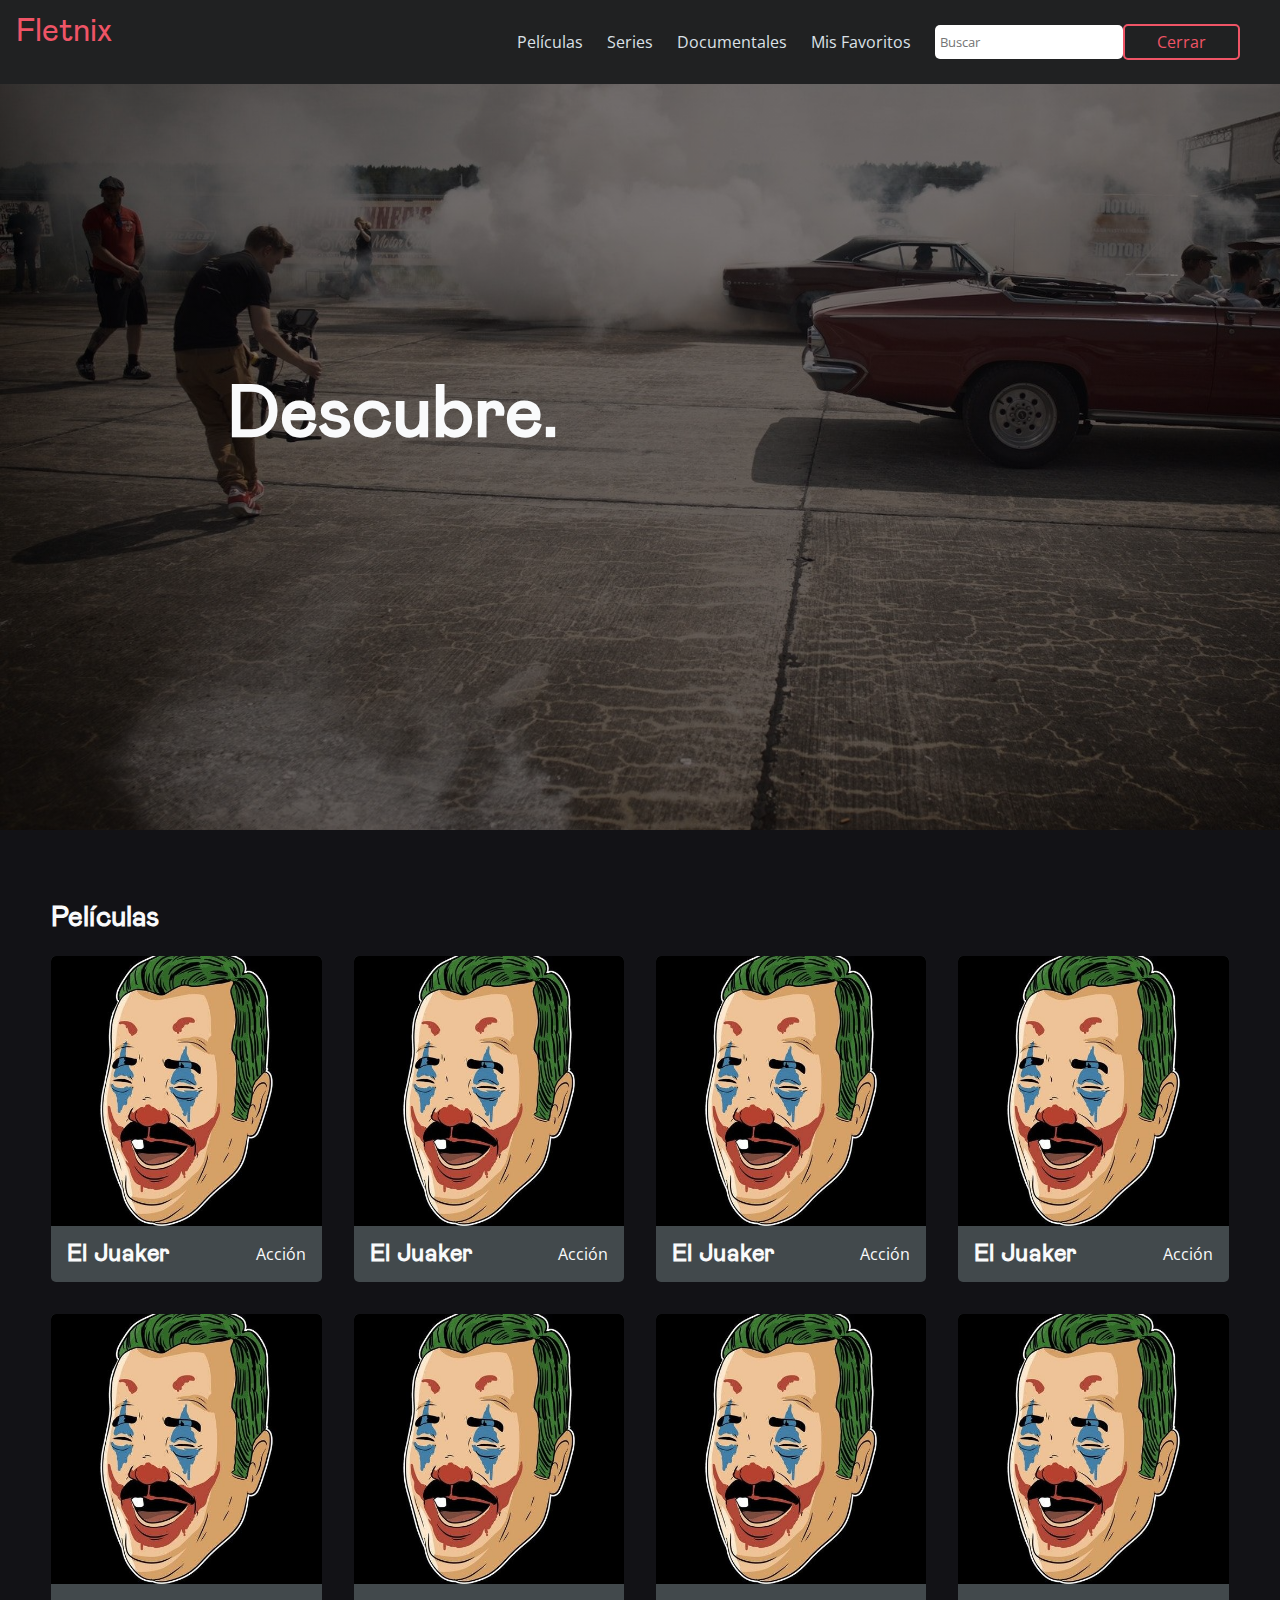
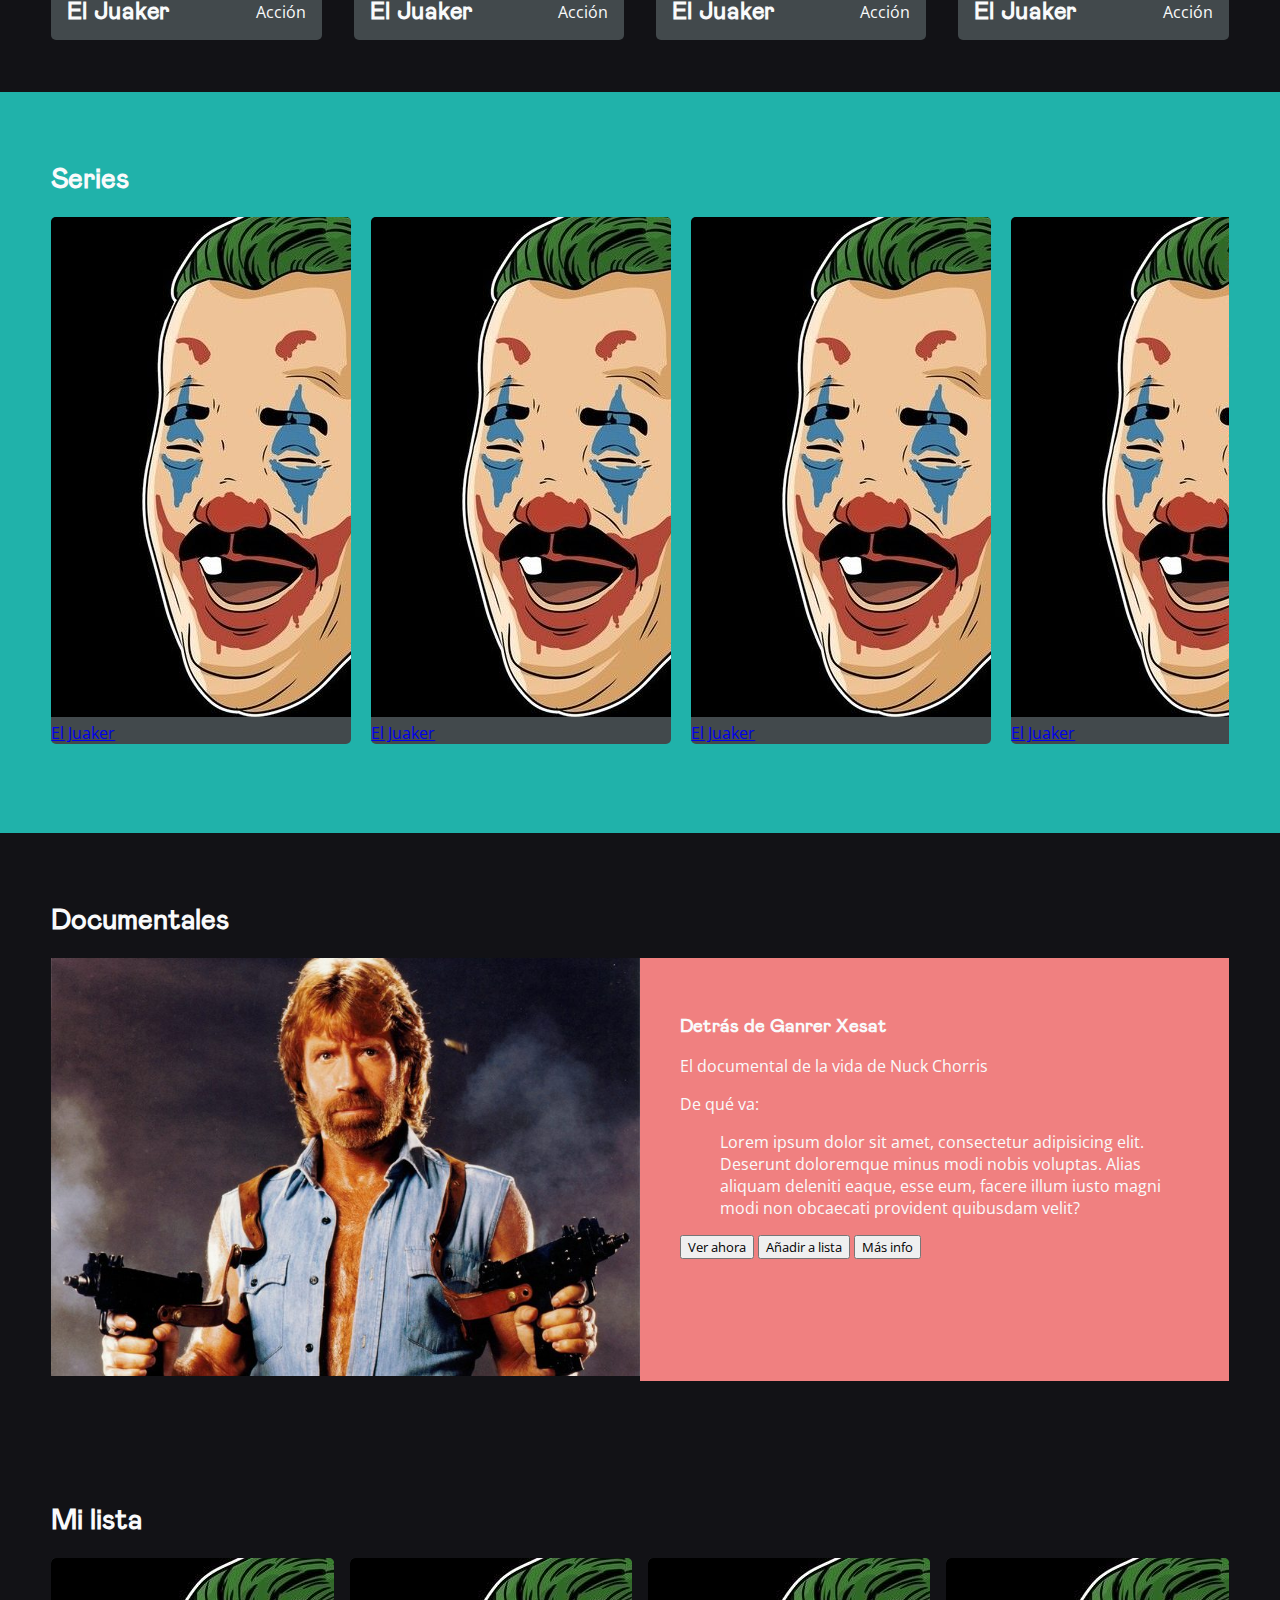
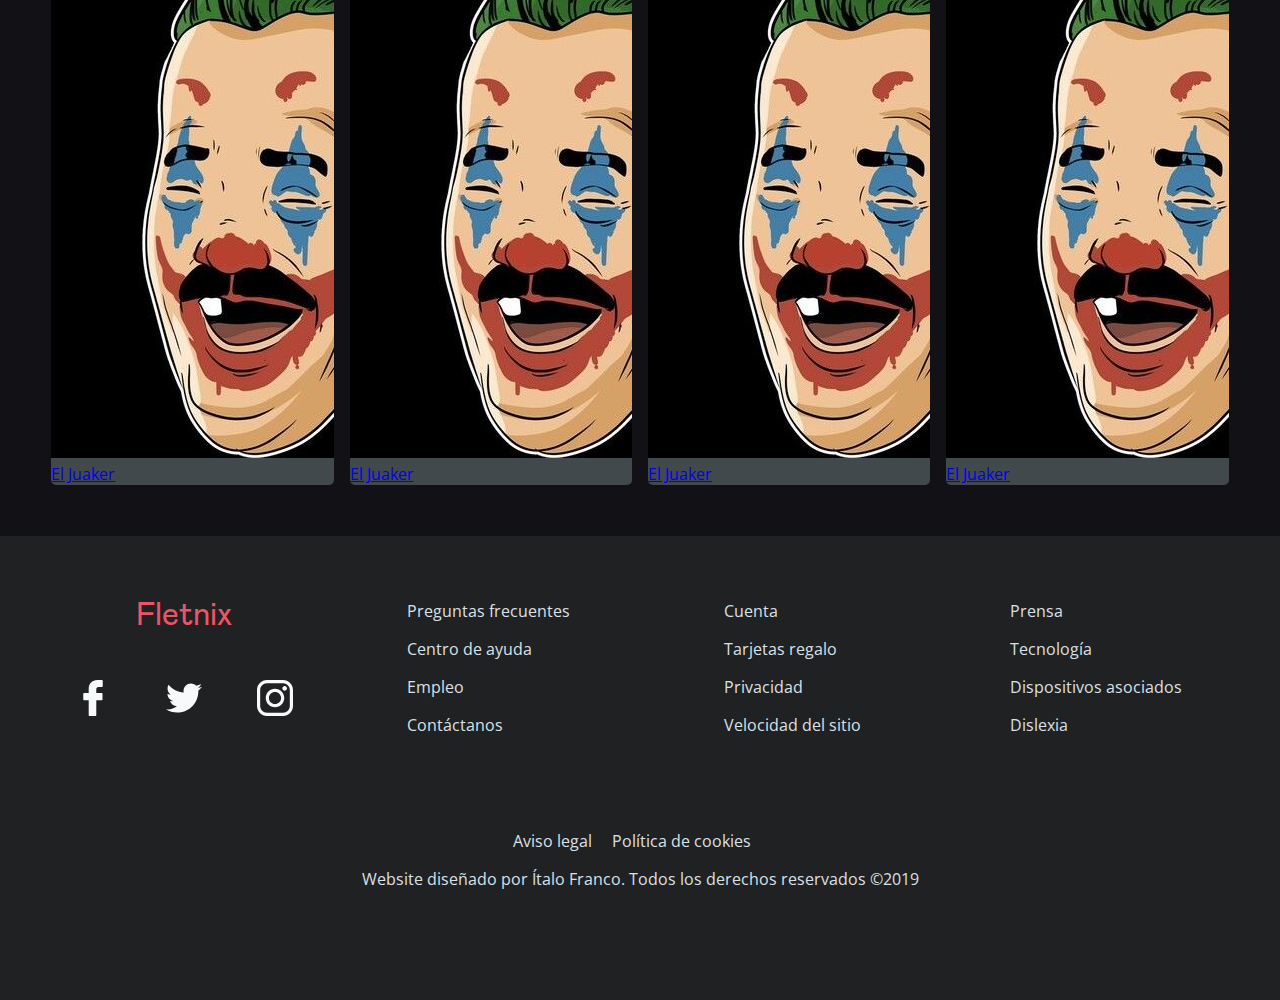
==== contenido.html @ a66a49fb "modificación de responsive info película, para que se muestre en dispositivos hasta tablet horiz." ====
<!doctype html>
<html lang="es">
<head>
    <meta charset="UTF-8">
    <meta name="viewport"
          content="width=device-width, user-scalable=no, initial-scale=1.0, maximum-scale=1.0, minimum-scale=1.0">
    <meta http-equiv="X-UA-Compatible" content="ie=edge">
    <title>FLETNIX - Contenido</title>
    <link rel="stylesheet" href="./assets/css/style.css">
</head>
<body>

<div class="grid-container">
    <!--Inicio barra navegación-->
    <nav class="nav">

        <div class="logo"><a href="./index.html">Fletnix</a></div>

        <input type="checkbox" id="burger-checkbox">
        <label for="burger-checkbox" class="burger__label"></label>

        <ul class="nav__list">
            <li class="nav__item"><a href="#peliculas">Películas</a></li>
            <li class="nav__item"><a href="#series">Series</a></li>
            <li class="nav__item"><a href="#documentales">Documentales</a></li>
            <li class="nav__item"><a href="#favoritos">Mis Favoritos</a></li>

            <input type="text" id="search" placeholder="Buscar" class="search__input">

            <li class="nav__item"><a href="./index.html"><button class="btn btn--ghost btn__login">Cerrar</button></a></li>
        </ul>



    </nav>
    <!--Fin barra navegación-->

    <!-- Inicio header -->
    <header class="header">

        <div class="overlay header__overlay"></div>
        <div class="header__title">
            <h1>
                <span>Descubre.</span>
                <span class="opacity-0 fade--in">Elige.</span>
                <span class="opacity-0 fade--in-2">Disfruta.</span>
            </h1>
        </div>

    </header>
    <!--Fin header-->

    <!-- Inicio main content -->
    <main class="content__media">

        <section id="peliculas" class="sec__pelis">
            <article class="container__pelis">

                <div class="container__pelis-title">
                    <h2>Películas</h2>
                </div>

                <div class="pelis__grid">

                    <!-- Inicio cards -->
                    <div class="card ">
                        <a class="card__link" href="ficha.html" aria-label="Description of the link">

                            <figure class="card__img">
                                <img src="./assets/img/content/risitas_joker.jpg" alt="Card preview img">
                                <div class="card__info">
                                    <dl>
                                        <div class="flex">
                                            <dt>Título:</dt>
                                            <dd>El Juaker</dd>
                                        </div>

                                        <div class="flex">
                                            <dt>Calificación:</dt>
                                            <dd>Mayores +16</dd>
                                        </div>

                                        <div class="flex">
                                            <dt>Año:</dt>
                                            <dd>2018</dd>
                                        </div>

                                        <div class="flex">
                                            <dt>Sinopsis:</dt>
                                            <dd>Un señor que se rie raro y da el cante en Calzadilla de los Barros, Provincia de Badajoz</dd>
                                        </div>
                                    </dl>
                                </div>
                            </figure>

                            <div class="card__content">
                                <div class="flex">
                                    <h4>El Juaker</h4>
                                    <p>Acción</p>
                                </div>
                            </div>
                        </a>
                    </div>
                    <!-- Fin cards -->

                    <div class="card ">
                        <a class="card__link" href="ficha.html" aria-label="Description of the link">

                            <figure class="card__img">
                                <img src="./assets/img/content/risitas_joker.jpg" alt="Card preview img">
                                <div class="card__info">
                                    <dl>
                                        <div class="flex">
                                            <dt>Título:</dt>
                                            <dd>El Juaker</dd>
                                        </div>

                                        <div class="flex">
                                            <dt>Calificación:</dt>
                                            <dd>Mayores +16</dd>
                                        </div>

                                        <div class="flex">
                                            <dt>Año:</dt>
                                            <dd>2018</dd>
                                        </div>

                                        <div class="flex">
                                            <dt>Sinopsis:</dt>
                                            <dd>Un señor que se rie raro y da el cante en Calzadilla de los Barros, Provincia de Badajoz</dd>
                                        </div>
                                    </dl>
                                </div>
                            </figure>

                            <div class="card__content">
                                <div class="flex">
                                    <h4>El Juaker</h4>
                                    <p>Acción</p>
                                </div>
                            </div>
                        </a>
                    </div>

                    <div class="card ">
                        <a class="card__link" href="ficha.html" aria-label="Description of the link">

                            <figure class="card__img">
                                <img src="./assets/img/content/risitas_joker.jpg" alt="Card preview img">
                                <div class="card__info">
                                    <dl>
                                        <div class="flex">
                                            <dt>Título:</dt>
                                            <dd>El Juaker</dd>
                                        </div>

                                        <div class="flex">
                                            <dt>Calificación:</dt>
                                            <dd>Mayores +16</dd>
                                        </div>

                                        <div class="flex">
                                            <dt>Año:</dt>
                                            <dd>2018</dd>
                                        </div>

                                        <div class="flex">
                                            <dt>Sinopsis:</dt>
                                            <dd>Un señor que se rie raro y da el cante en Calzadilla de los Barros, Provincia de Badajoz</dd>
                                        </div>
                                    </dl>
                                </div>
                            </figure>

                            <div class="card__content">
                                <div class="flex">
                                    <h4>El Juaker</h4>
                                    <p>Acción</p>
                                </div>
                            </div>
                        </a>
                    </div>

                    <div class="card ">
                        <a class="card__link" href="ficha.html" aria-label="Description of the link">

                            <figure class="card__img">
                                <img src="./assets/img/content/risitas_joker.jpg" alt="Card preview img">
                                <div class="card__info">
                                    <dl>
                                        <div class="flex">
                                            <dt>Título:</dt>
                                            <dd>El Juaker</dd>
                                        </div>

                                        <div class="flex">
                                            <dt>Calificación:</dt>
                                            <dd>Mayores +16</dd>
                                        </div>

                                        <div class="flex">
                                            <dt>Año:</dt>
                                            <dd>2018</dd>
                                        </div>

                                        <div class="flex">
                                            <dt>Sinopsis:</dt>
                                            <dd>Un señor que se rie raro y da el cante en Calzadilla de los Barros, Provincia de Badajoz</dd>
                                        </div>
                                    </dl>
                                </div>
                            </figure>

                            <div class="card__content">
                                <div class="flex">
                                    <h4>El Juaker</h4>
                                    <p>Acción</p>
                                </div>
                            </div>
                        </a>
                    </div>

                    <div class="card ">
                        <a class="card__link" href="ficha.html" aria-label="Description of the link">

                            <figure class="card__img">
                                <img src="./assets/img/content/risitas_joker.jpg" alt="Card preview img">
                                <div class="card__info">
                                    <dl>
                                        <div class="flex">
                                            <dt>Título:</dt>
                                            <dd>El Juaker</dd>
                                        </div>

                                        <div class="flex">
                                            <dt>Calificación:</dt>
                                            <dd>Mayores +16</dd>
                                        </div>

                                        <div class="flex">
                                            <dt>Año:</dt>
                                            <dd>2018</dd>
                                        </div>

                                        <div class="flex">
                                            <dt>Sinopsis:</dt>
                                            <dd>Un señor que se rie raro y da el cante en Calzadilla de los Barros, Provincia de Badajoz</dd>
                                        </div>
                                    </dl>
                                </div>
                            </figure>

                            <div class="card__content">
                                <div class="flex">
                                    <h4>El Juaker</h4>
                                    <p>Acción</p>
                                </div>
                            </div>
                        </a>
                    </div>

                    <div class="card ">
                        <a class="card__link" href="ficha.html" aria-label="Description of the link">

                            <figure class="card__img">
                                <img src="./assets/img/content/risitas_joker.jpg" alt="Card preview img">
                                <div class="card__info">
                                    <dl>
                                        <div class="flex">
                                            <dt>Título:</dt>
                                            <dd>El Juaker</dd>
                                        </div>

                                        <div class="flex">
                                            <dt>Calificación:</dt>
                                            <dd>Mayores +16</dd>
                                        </div>

                                        <div class="flex">
                                            <dt>Año:</dt>
                                            <dd>2018</dd>
                                        </div>

                                        <div class="flex">
                                            <dt>Sinopsis:</dt>
                                            <dd>Un señor que se rie raro y da el cante en Calzadilla de los Barros, Provincia de Badajoz</dd>
                                        </div>
                                    </dl>
                                </div>
                            </figure>

                            <div class="card__content">
                                <div class="flex">
                                    <h4>El Juaker</h4>
                                    <p>Acción</p>
                                </div>
                            </div>
                        </a>
                    </div>

                    <div class="card ">
                        <a class="card__link" href="ficha.html" aria-label="Description of the link">

                            <figure class="card__img">
                                <img src="./assets/img/content/risitas_joker.jpg" alt="Card preview img">
                                <div class="card__info">
                                    <dl>
                                        <div class="flex">
                                            <dt>Título:</dt>
                                            <dd>El Juaker</dd>
                                        </div>

                                        <div class="flex">
                                            <dt>Calificación:</dt>
                                            <dd>Mayores +16</dd>
                                        </div>

                                        <div class="flex">
                                            <dt>Año:</dt>
                                            <dd>2018</dd>
                                        </div>

                                        <div class="flex">
                                            <dt>Sinopsis:</dt>
                                            <dd>Un señor que se rie raro y da el cante en Calzadilla de los Barros, Provincia de Badajoz</dd>
                                        </div>
                                    </dl>
                                </div>
                            </figure>

                            <div class="card__content">
                                <div class="flex">
                                    <h4>El Juaker</h4>
                                    <p>Acción</p>
                                </div>
                            </div>
                        </a>
                    </div>

                    <div class="card ">
                        <a class="card__link" href="ficha.html" aria-label="Description of the link">

                            <figure class="card__img">
                                <img src="./assets/img/content/risitas_joker.jpg" alt="Card preview img">
                                <div class="card__info">
                                    <dl>
                                        <div class="flex">
                                            <dt>Título:</dt>
                                            <dd>El Juaker</dd>
                                        </div>

                                        <div class="flex">
                                            <dt>Calificación:</dt>
                                            <dd>Mayores +16</dd>
                                        </div>

                                        <div class="flex">
                                            <dt>Año:</dt>
                                            <dd>2018</dd>
                                        </div>

                                        <div class="flex">
                                            <dt>Sinopsis:</dt>
                                            <dd>Un señor que se rie raro y da el cante en Calzadilla de los Barros, Provincia de Badajoz</dd>
                                        </div>
                                    </dl>
                                </div>
                            </figure>

                            <div class="card__content">
                                <div class="flex">
                                    <h4>El Juaker</h4>
                                    <p>Acción</p>
                                </div>
                            </div>
                        </a>
                    </div>

                </div>

            </article>
        </section>

        <section id="series" class="sec__series">
            <article class="container__series">

                <div class="container__series-title">
                    <h2>Series</h2>
                </div>

                <div class="series__grid">

                    <div class="card ">
                        <a href="ficha.html">
                            <!-- <div class="overlay"></div> -->
                            <figure>
                                <img src="./assets/img/content/risitas_joker.jpg" alt="Image description">
                                <figcaption class="card__fig">
                                    <div class="card__title">El Juaker</div>
                                    <div class="card__info">
                                        <dl>
                                            <dt>Tit:</dt>
                                            <dd>El Juaker</dd>

                                            <dt>Calificación:</dt>
                                            <dd>Mayores +16</dd>

                                            <dt>Año</dt>
                                            <dd>2018</dd>

                                            <dt>Sinopsis</dt>
                                            <dd>Un señor que se rie raro</dd>
                                        </dl>
                                    </div>
                                </figcaption>
                            </figure>
                        </a>
                    </div>

                    <div class="card ">
                        <a href="ficha.html">
                            <!-- <div class="overlay"></div> -->
                            <figure>
                                <img src="./assets/img/content/risitas_joker.jpg" alt="Image description">
                                <figcaption class="card__fig">
                                    <div class="card__title">El Juaker</div>
                                    <div class="card__info">
                                        <dl>
                                            <dt>Tit:</dt>
                                            <dd>El Juaker</dd>

                                            <dt>Calificación:</dt>
                                            <dd>Mayores +16</dd>

                                            <dt>Año</dt>
                                            <dd>2018</dd>

                                            <dt>Sinopsis</dt>
                                            <dd>Un señor que se rie raro</dd>
                                        </dl>
                                    </div>
                                </figcaption>
                            </figure>
                        </a>
                    </div>

                    <div class="card ">
                        <a href="ficha.html">
                            <!-- <div class="overlay"></div> -->
                            <figure>
                                <img src="./assets/img/content/risitas_joker.jpg" alt="Image description">
                                <figcaption class="card__fig">
                                    <div class="card__title">El Juaker</div>
                                    <div class="card__info">
                                        <dl>
                                            <dt>Tit:</dt>
                                            <dd>El Juaker</dd>

                                            <dt>Calificación:</dt>
                                            <dd>Mayores +16</dd>

                                            <dt>Año</dt>
                                            <dd>2018</dd>

                                            <dt>Sinopsis</dt>
                                            <dd>Un señor que se rie raro</dd>
                                        </dl>
                                    </div>
                                </figcaption>
                            </figure>
                        </a>
                    </div>

                    <div class="card ">
                        <a href="ficha.html">
                            <!-- <div class="overlay"></div> -->
                            <figure>
                                <img src="./assets/img/content/risitas_joker.jpg" alt="Image description">
                                <figcaption class="card__fig">
                                    <div class="card__title">El Juaker</div>
                                    <div class="card__info">
                                        <dl>
                                            <dt>Tit:</dt>
                                            <dd>El Juaker</dd>

                                            <dt>Calificación:</dt>
                                            <dd>Mayores +16</dd>

                                            <dt>Año</dt>
                                            <dd>2018</dd>

                                            <dt>Sinopsis</dt>
                                            <dd>Un señor que se rie raro</dd>
                                        </dl>
                                    </div>
                                </figcaption>
                            </figure>
                        </a>
                    </div>

                    <div class="card ">
                        <a href="ficha.html">
                            <!-- <div class="overlay"></div> -->
                            <figure>
                                <img src="./assets/img/content/risitas_joker.jpg" alt="Image description">
                                <figcaption class="card__fig">
                                    <div class="card__title">El Juaker</div>
                                    <div class="card__info">
                                        <dl>
                                            <dt>Tit:</dt>
                                            <dd>El Juaker</dd>

                                            <dt>Calificación:</dt>
                                            <dd>Mayores +16</dd>

                                            <dt>Año</dt>
                                            <dd>2018</dd>

                                            <dt>Sinopsis</dt>
                                            <dd>Un señor que se rie raro</dd>
                                        </dl>
                                    </div>
                                </figcaption>
                            </figure>
                        </a>
                    </div>

                    <div class="card ">
                        <a href="ficha.html">
                            <!-- <div class="overlay"></div> -->
                            <figure>
                                <img src="./assets/img/content/risitas_joker.jpg" alt="Image description">
                                <figcaption class="card__fig">
                                    <div class="card__title">El Juaker</div>
                                    <div class="card__info">
                                        <dl>
                                            <dt>Tit:</dt>
                                            <dd>El Juaker</dd>

                                            <dt>Calificación:</dt>
                                            <dd>Mayores +16</dd>

                                            <dt>Año</dt>
                                            <dd>2018</dd>

                                            <dt>Sinopsis</dt>
                                            <dd>Un señor que se rie raro</dd>
                                        </dl>
                                    </div>
                                </figcaption>
                            </figure>
                        </a>
                    </div>

                    <div class="card ">
                        <a href="ficha.html">
                            <!-- <div class="overlay"></div> -->
                            <figure>
                                <img src="./assets/img/content/risitas_joker.jpg" alt="Image description">
                                <figcaption class="card__fig">
                                    <div class="card__title">El Juaker</div>
                                    <div class="card__info">
                                        <dl>
                                            <dt>Tit:</dt>
                                            <dd>El Juaker</dd>

                                            <dt>Calificación:</dt>
                                            <dd>Mayores +16</dd>

                                            <dt>Año</dt>
                                            <dd>2018</dd>

                                            <dt>Sinopsis</dt>
                                            <dd>Un señor que se rie raro</dd>
                                        </dl>
                                    </div>
                                </figcaption>
                            </figure>
                        </a>
                    </div>

                </div>

            </article>
        </section>

        <section id="documentales" class="sec__docu">
            <article class="container__docus">

                <div class="container__docus-title">
                    <h2>Documentales</h2>
                </div>

                <div class="flex content__docus">

                    <div class="docu__img">
                        <img src="./assets/img/content/chuck-norris.jpg" alt="Documental El Niopero">
                    </div>

                    <div class="docu__info">
                        <h3>Detrás de Ganrer Xesat</h3>
                        <p>El documental de la vida de Nuck Chorris</p>


                        <dl>
                            <dt>De qué va:</dt>
                            <dd>
                                <p>Lorem ipsum dolor sit amet, consectetur adipisicing elit. Deserunt doloremque minus modi nobis voluptas. Alias aliquam deleniti eaque, esse eum, facere illum iusto magni modi non obcaecati provident quibusdam velit?</p>
                            </dd>
                        </dl>

                        <a href="#"><button>Ver ahora</button></a>
                        <a href="#"><button>Añadir a lista</button></a>
                        <a href="#"><button>Más info</button></a>

                    </div>

                </div>
            </article>
        </section>

        <section id="favoritos" class="sec__favs">
            <article class="container__favs">

                <div class="container__favs-title">
                    <h2>Mi lista</h2>
                </div>

                <div class="favs__grid flex">

                    <div class="card">
                        <a href="ficha.html">
                            <!-- <div class="overlay"></div> -->
                            <figure>
                                <img src="./assets/img/content/risitas_joker.jpg" alt="Image description">
                                <figcaption class="card__fig">
                                    <div class="card__title">El Juaker</div>
                                    <div class="card__info">
                                        <dl>
                                            <dt>Tit:</dt>
                                            <dd>El Juaker</dd>

                                            <dt>Calificación:</dt>
                                            <dd>Mayores +16</dd>

                                            <dt>Año</dt>
                                            <dd>2018</dd>

                                            <dt>Sinopsis</dt>
                                            <dd>Un señor que se rie raro</dd>
                                        </dl>
                                    </div>
                                </figcaption>
                            </figure>
                        </a>
                    </div>

                    <div class="card">
                        <a href="ficha.html">
                            <!-- <div class="overlay"></div> -->
                            <figure>
                                <img src="./assets/img/content/risitas_joker.jpg" alt="Image description">
                                <figcaption class="card__fig">
                                    <div class="card__title">El Juaker</div>
                                    <div class="card__info">
                                        <dl>
                                            <dt>Tit:</dt>
                                            <dd>El Juaker</dd>

                                            <dt>Calificación:</dt>
                                            <dd>Mayores +16</dd>

                                            <dt>Año</dt>
                                            <dd>2018</dd>

                                            <dt>Sinopsis</dt>
                                            <dd>Un señor que se rie raro</dd>
                                        </dl>
                                    </div>
                                </figcaption>
                            </figure>
                        </a>
                    </div>

                    <div class="card">
                        <a href="ficha.html">
                            <!-- <div class="overlay"></div> -->
                            <figure>
                                <img src="./assets/img/content/risitas_joker.jpg" alt="Image description">
                                <figcaption class="card__fig">
                                    <div class="card__title">El Juaker</div>
                                    <div class="card__info">
                                        <dl>
                                            <dt>Tit:</dt>
                                            <dd>El Juaker</dd>

                                            <dt>Calificación:</dt>
                                            <dd>Mayores +16</dd>

                                            <dt>Año</dt>
                                            <dd>2018</dd>

                                            <dt>Sinopsis</dt>
                                            <dd>Un señor que se rie raro</dd>
                                        </dl>
                                    </div>
                                </figcaption>
                            </figure>
                        </a>
                    </div>

                    <div class="card">
                        <a href="ficha.html">
                            <!-- <div class="overlay"></div> -->
                            <figure>
                                <img src="./assets/img/content/risitas_joker.jpg" alt="Image description">
                                <figcaption class="card__fig">
                                    <div class="card__title">El Juaker</div>
                                    <div class="card__info">
                                        <dl>
                                            <dt>Tit:</dt>
                                            <dd>El Juaker</dd>

                                            <dt>Calificación:</dt>
                                            <dd>Mayores +16</dd>

                                            <dt>Año</dt>
                                            <dd>2018</dd>

                                            <dt>Sinopsis</dt>
                                            <dd>Un señor que se rie raro</dd>
                                        </dl>
                                    </div>
                                </figcaption>
                            </figure>
                        </a>
                    </div>
                </div>
            </article>
        </section>


    </main>
    <!-- Fin main content -->

    <!-- Inicio footer -->
    <footer class="footer">
        <section class="footer__container">

            <article class="footer__social">
                <div class="footer__logo">
                    <a href="./index.html">Fletnix</a>
                </div>
                <div class="footer__rrss">
                    <ul>
                        <li><a href="#"><img src="./assets/img/logos/fb-logo_white.svg" alt="Fletnix Facebook page"></a></li>
                        <li><a href="#"><img src="./assets/img/logos/tw-logo_white.svg" alt="Fletnix Twitter page"></a></li>
                        <li><a href="#"><img src="./assets/img/logos/insta-logo_white.svg" alt="Fletnix Instagram page"></a></li>
                    </ul>
                </div>
            </article>

            <article class="footer__info--1">
                <div>
                    <ul>
                        <li><a href="#">Preguntas frecuentes</a></li>
                        <li><a href="#">Centro de ayuda</a></li>
                        <li><a href="#">Empleo</a></li>
                        <li><a href="#">Contáctanos</a></li>
                    </ul>
                </div>
            </article>

            <article class="footer__info--2">
                <div>
                    <ul>
                        <li><a href="#">Cuenta</a></li>
                        <li><a href="#">Tarjetas regalo</a></li>
                        <li><a href="#">Privacidad</a></li>
                        <li><a href="#">Velocidad del sitio</a></li>
                    </ul>
                </div>
            </article>

            <article class="footer__info--3">
                <div>
                    <ul>
                        <li><a href="#">Prensa</a></li>
                        <li><a href="#">Tecnología</a></li>
                        <li><a href="#">Dispositivos asociados</a></li>
                        <li><a href="#">Dislexia</a></li>
                    </ul>
                </div>
            </article>

            <aside class="footer__legales">
                <div>
                    <a href="#">Aviso legal</a>
                    <a href="#">Política de cookies</a>
                    <p>Website diseñado por Ítalo Franco. Todos los derechos reservados &copy;2019</p>
                </div>
            </aside>

        </section>

    </footer>
    <!-- End footer -->
</div>
</body>
</html>
---- assets/css/style.css ----
/* Carga de utilidades */
@import "utils/reset.css";
@import "utils/fonts.css";
@import "utils/global.css";
@import "utils/variables.css";

/*Componentes*/
@import "components/cards.css";
@import "components/buttons.css";


/* Barra de navegación + header */
@import "components/nav.css";
@import "components/header.css";


/* Home content */
@import "sections/section_home_pelis.css";
@import "components/form.css";
@import "components/bloques.css";


/* Grid de pelis, series, documentales... */
@import "sections/section_pelis.css";
@import "sections/section_series.css";
@import "sections/section_docu.css";
@import "sections/section_favs.css";


/* Ficha de cada elemento */
@import "components/header_ficha.css";
@import "sections/section_relacionados.css";


/* Footer */
@import "components/footer.css";
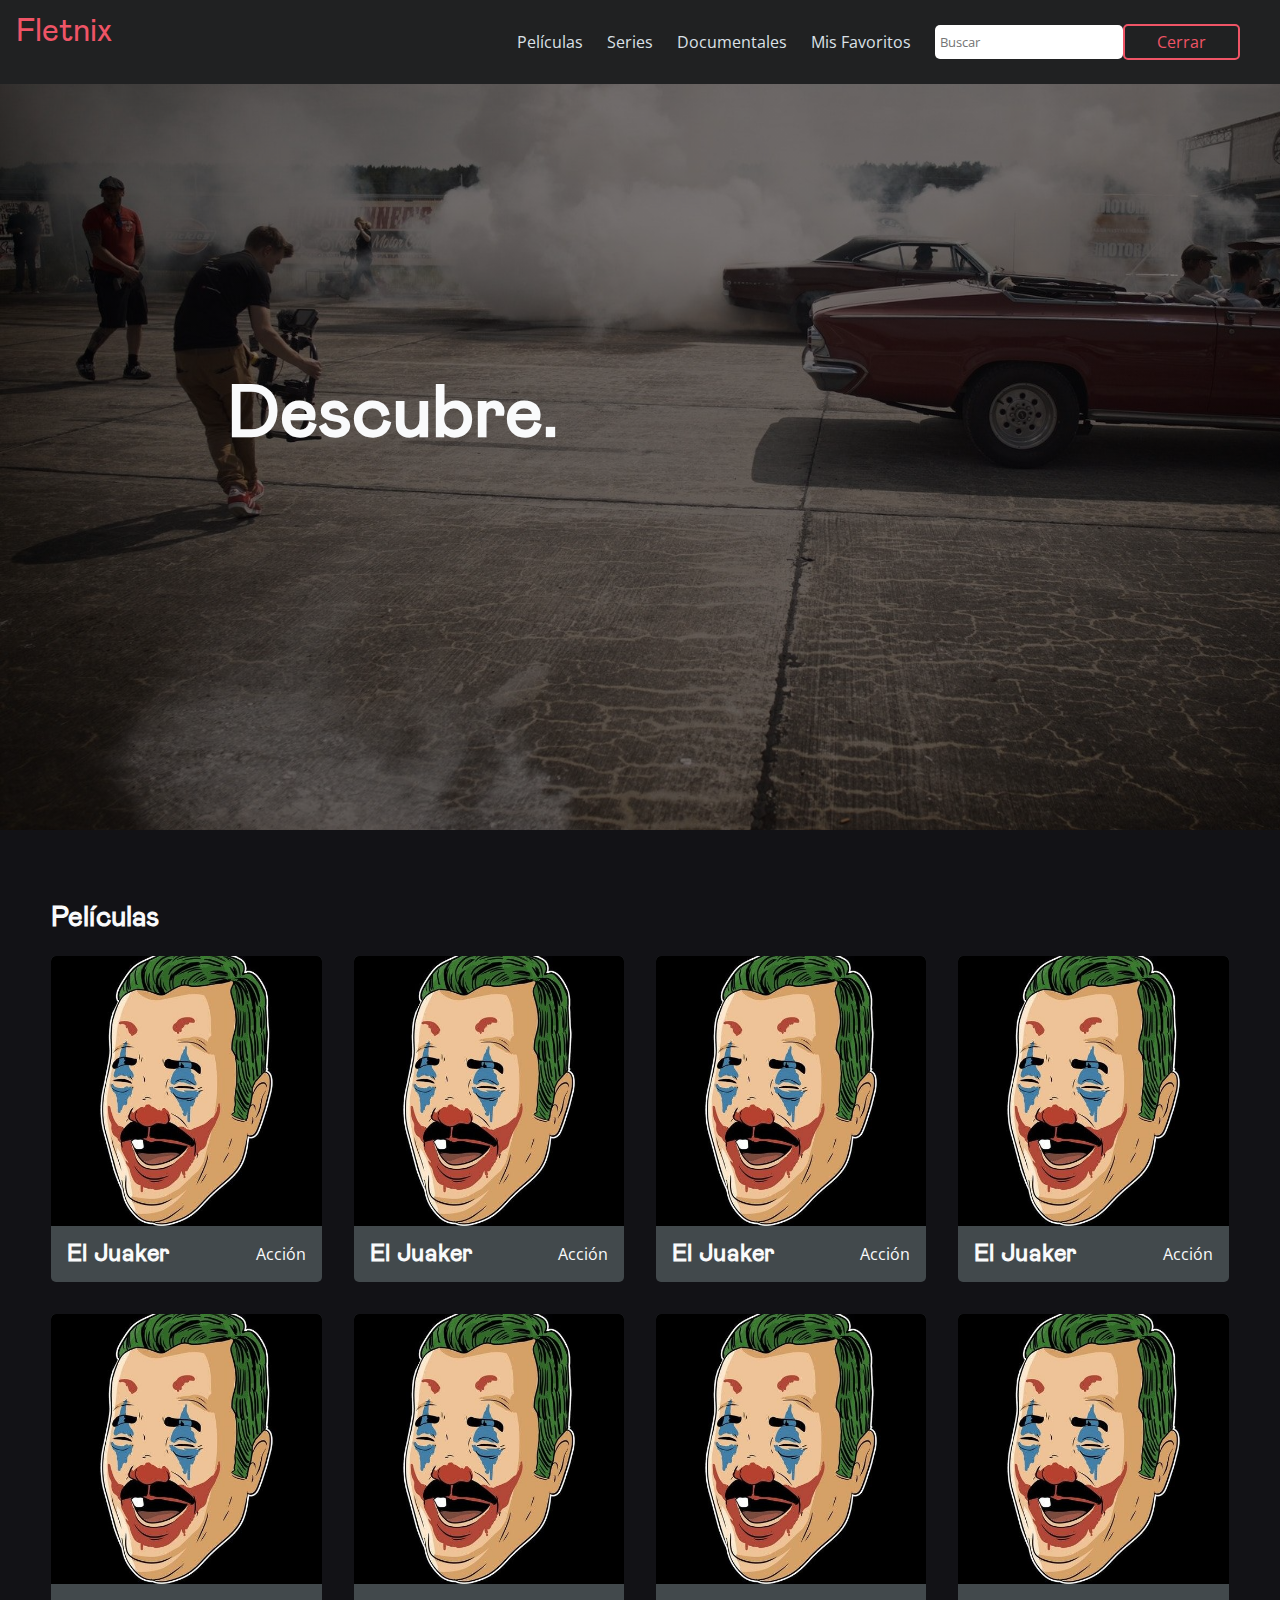
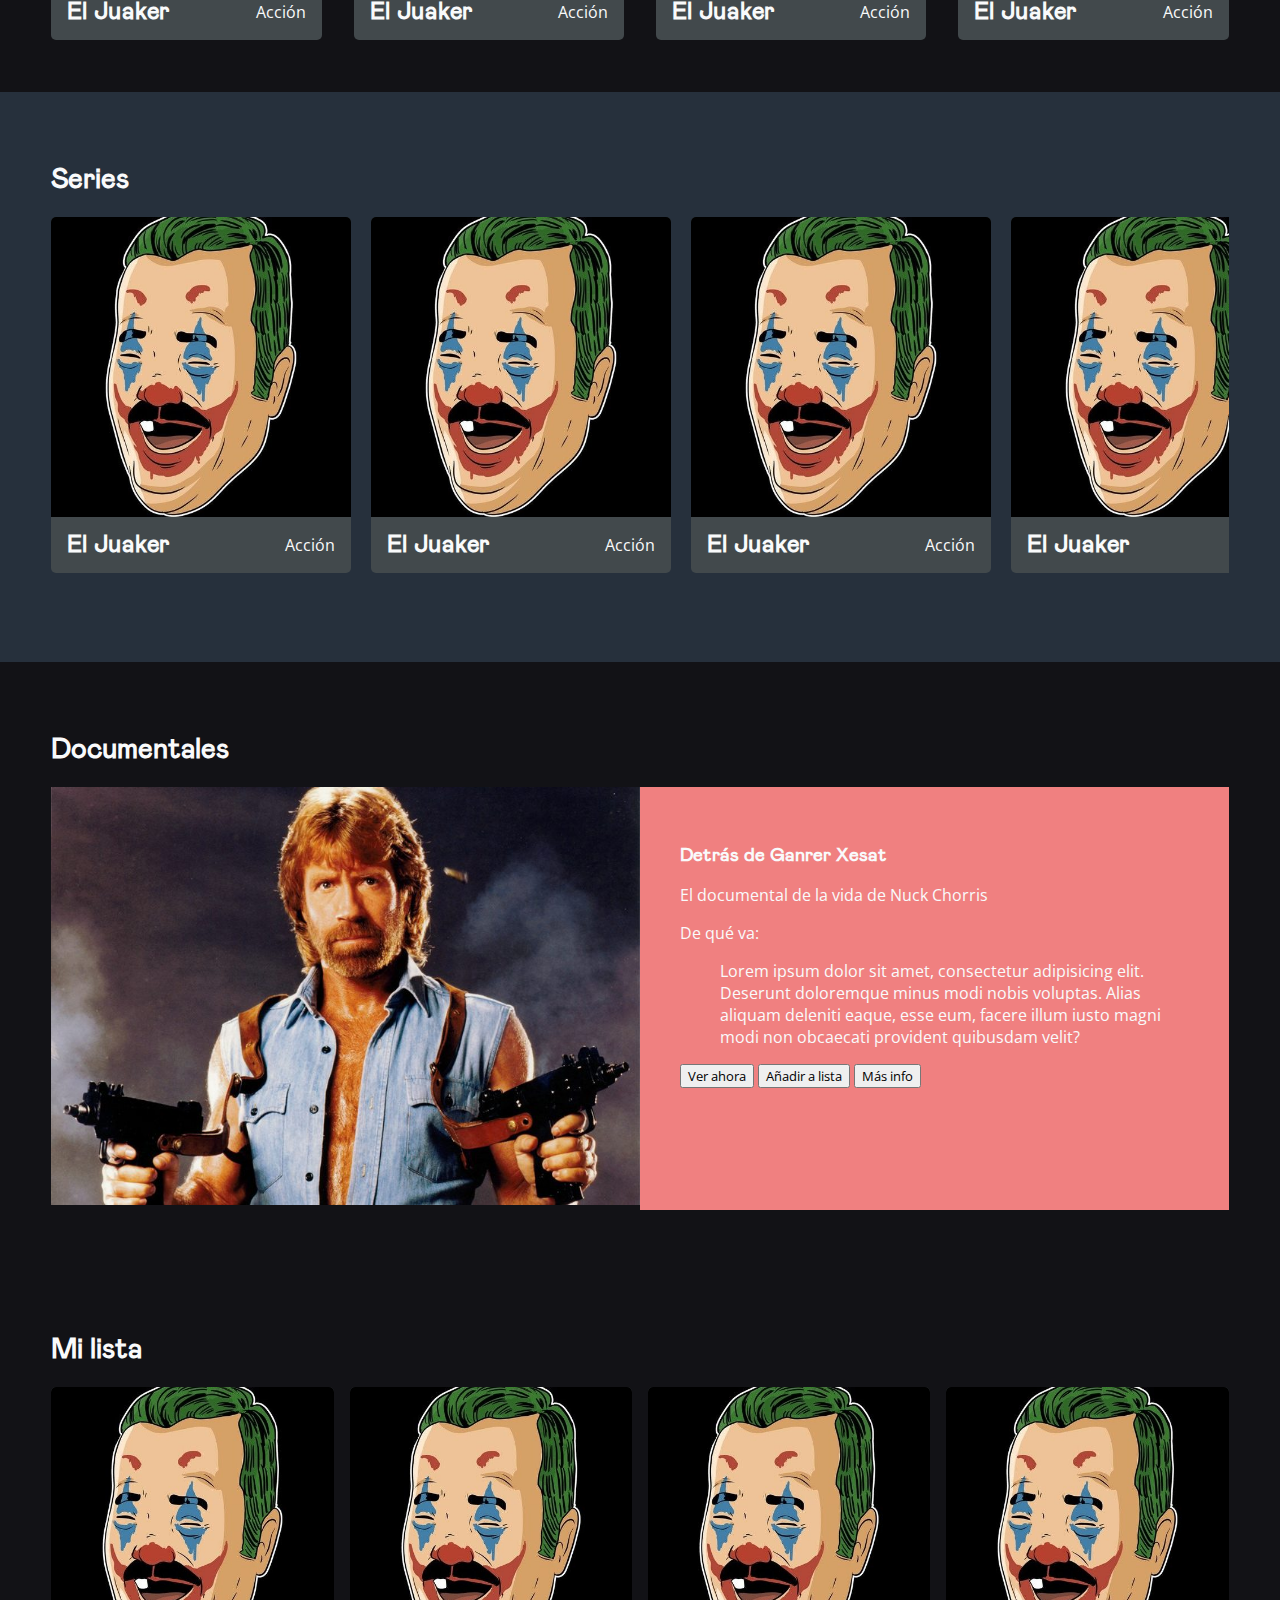
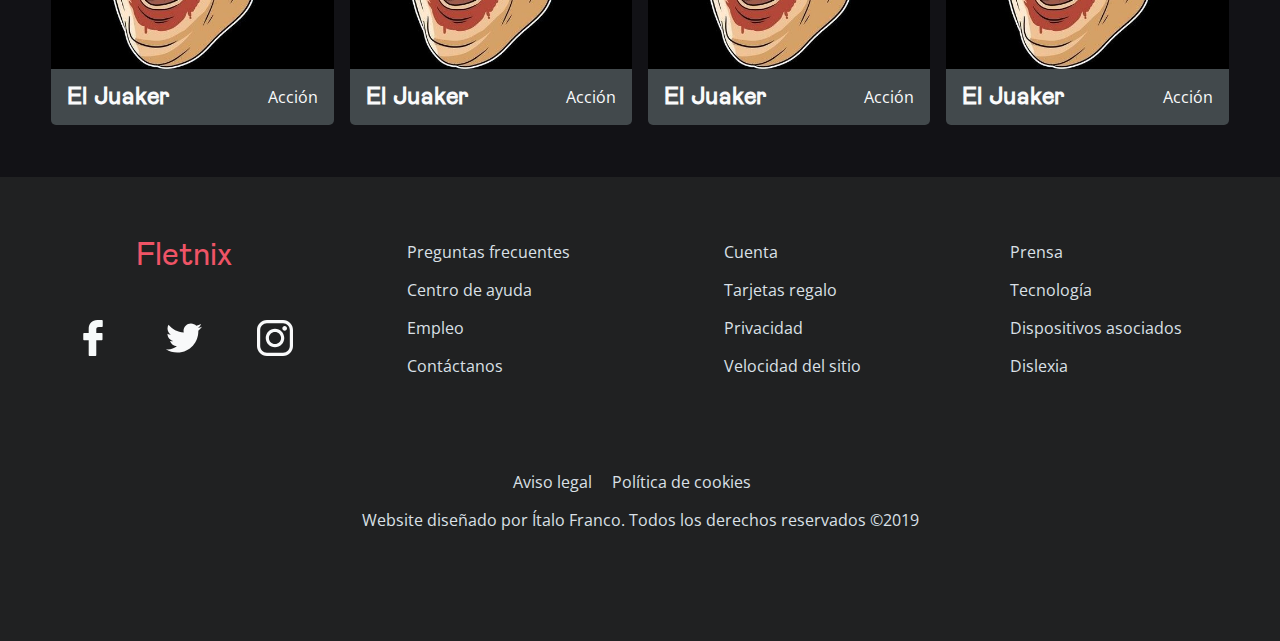
==== commit b3a296af: "añado estilos para scrollbar horizontal y ajusto cards en bloque series y mi lista" ====
--- a/contenido.html
+++ b/contenido.html
@@ -391,191 +391,275 @@
                 <div class="series__grid">
 
                     <div class="card ">
-                        <a href="ficha.html">
-                            <!-- <div class="overlay"></div> -->
-                            <figure>
-                                <img src="./assets/img/content/risitas_joker.jpg" alt="Image description">
-                                <figcaption class="card__fig">
-                                    <div class="card__title">El Juaker</div>
-                                    <div class="card__info">
-                                        <dl>
-                                            <dt>Tit:</dt>
-                                            <dd>El Juaker</dd>
-
-                                            <dt>Calificación:</dt>
-                                            <dd>Mayores +16</dd>
-
-                                            <dt>Año</dt>
-                                            <dd>2018</dd>
-
-                                            <dt>Sinopsis</dt>
-                                            <dd>Un señor que se rie raro</dd>
-                                        </dl>
-                                    </div>
-                                </figcaption>
-                            </figure>
-                        </a>
-                    </div>
-
-                    <div class="card ">
-                        <a href="ficha.html">
-                            <!-- <div class="overlay"></div> -->
-                            <figure>
-                                <img src="./assets/img/content/risitas_joker.jpg" alt="Image description">
-                                <figcaption class="card__fig">
-                                    <div class="card__title">El Juaker</div>
-                                    <div class="card__info">
-                                        <dl>
-                                            <dt>Tit:</dt>
-                                            <dd>El Juaker</dd>
-
-                                            <dt>Calificación:</dt>
-                                            <dd>Mayores +16</dd>
-
-                                            <dt>Año</dt>
-                                            <dd>2018</dd>
-
-                                            <dt>Sinopsis</dt>
-                                            <dd>Un señor que se rie raro</dd>
-                                        </dl>
-                                    </div>
-                                </figcaption>
-                            </figure>
-                        </a>
-                    </div>
-
-                    <div class="card ">
-                        <a href="ficha.html">
-                            <!-- <div class="overlay"></div> -->
-                            <figure>
-                                <img src="./assets/img/content/risitas_joker.jpg" alt="Image description">
-                                <figcaption class="card__fig">
-                                    <div class="card__title">El Juaker</div>
-                                    <div class="card__info">
-                                        <dl>
-                                            <dt>Tit:</dt>
-                                            <dd>El Juaker</dd>
-
-                                            <dt>Calificación:</dt>
-                                            <dd>Mayores +16</dd>
-
-                                            <dt>Año</dt>
-                                            <dd>2018</dd>
-
-                                            <dt>Sinopsis</dt>
-                                            <dd>Un señor que se rie raro</dd>
-                                        </dl>
-                                    </div>
-                                </figcaption>
-                            </figure>
-                        </a>
-                    </div>
-
-                    <div class="card ">
-                        <a href="ficha.html">
-                            <!-- <div class="overlay"></div> -->
-                            <figure>
-                                <img src="./assets/img/content/risitas_joker.jpg" alt="Image description">
-                                <figcaption class="card__fig">
-                                    <div class="card__title">El Juaker</div>
-                                    <div class="card__info">
-                                        <dl>
-                                            <dt>Tit:</dt>
-                                            <dd>El Juaker</dd>
-
-                                            <dt>Calificación:</dt>
-                                            <dd>Mayores +16</dd>
-
-                                            <dt>Año</dt>
-                                            <dd>2018</dd>
-
-                                            <dt>Sinopsis</dt>
-                                            <dd>Un señor que se rie raro</dd>
-                                        </dl>
-                                    </div>
-                                </figcaption>
-                            </figure>
-                        </a>
-                    </div>
-
-                    <div class="card ">
-                        <a href="ficha.html">
-                            <!-- <div class="overlay"></div> -->
-                            <figure>
-                                <img src="./assets/img/content/risitas_joker.jpg" alt="Image description">
-                                <figcaption class="card__fig">
-                                    <div class="card__title">El Juaker</div>
-                                    <div class="card__info">
-                                        <dl>
-                                            <dt>Tit:</dt>
-                                            <dd>El Juaker</dd>
-
-                                            <dt>Calificación:</dt>
-                                            <dd>Mayores +16</dd>
-
-                                            <dt>Año</dt>
-                                            <dd>2018</dd>
-
-                                            <dt>Sinopsis</dt>
-                                            <dd>Un señor que se rie raro</dd>
-                                        </dl>
-                                    </div>
-                                </figcaption>
-                            </figure>
-                        </a>
-                    </div>
-
-                    <div class="card ">
-                        <a href="ficha.html">
-                            <!-- <div class="overlay"></div> -->
-                            <figure>
-                                <img src="./assets/img/content/risitas_joker.jpg" alt="Image description">
-                                <figcaption class="card__fig">
-                                    <div class="card__title">El Juaker</div>
-                                    <div class="card__info">
-                                        <dl>
-                                            <dt>Tit:</dt>
-                                            <dd>El Juaker</dd>
-
-                                            <dt>Calificación:</dt>
-                                            <dd>Mayores +16</dd>
-
-                                            <dt>Año</dt>
-                                            <dd>2018</dd>
-
-                                            <dt>Sinopsis</dt>
-                                            <dd>Un señor que se rie raro</dd>
-                                        </dl>
-                                    </div>
-                                </figcaption>
-                            </figure>
-                        </a>
-                    </div>
-
-                    <div class="card ">
-                        <a href="ficha.html">
-                            <!-- <div class="overlay"></div> -->
-                            <figure>
-                                <img src="./assets/img/content/risitas_joker.jpg" alt="Image description">
-                                <figcaption class="card__fig">
-                                    <div class="card__title">El Juaker</div>
-                                    <div class="card__info">
-                                        <dl>
-                                            <dt>Tit:</dt>
-                                            <dd>El Juaker</dd>
-
-                                            <dt>Calificación:</dt>
-                                            <dd>Mayores +16</dd>
-
-                                            <dt>Año</dt>
-                                            <dd>2018</dd>
-
-                                            <dt>Sinopsis</dt>
-                                            <dd>Un señor que se rie raro</dd>
-                                        </dl>
-                                    </div>
-                                </figcaption>
-                            </figure>
+                        <a class="card__link" href="ficha.html" aria-label="Description of the link">
+
+                            <figure class="card__img">
+                                <img src="./assets/img/content/risitas_joker.jpg" alt="Card preview img">
+                                <div class="card__info">
+                                    <dl>
+                                        <div class="flex">
+                                            <dt>Título:</dt>
+                                            <dd>El Juaker</dd>
+                                        </div>
+
+                                        <div class="flex">
+                                            <dt>Calificación:</dt>
+                                            <dd>Mayores +16</dd>
+                                        </div>
+
+                                        <div class="flex">
+                                            <dt>Año:</dt>
+                                            <dd>2018</dd>
+                                        </div>
+
+                                        <div class="flex">
+                                            <dt>Sinopsis:</dt>
+                                            <dd>Un señor que se rie raro y da el cante en Calzadilla de los Barros, Provincia de Badajoz</dd>
+                                        </div>
+                                    </dl>
+                                </div>
+                            </figure>
+
+                            <div class="card__content">
+                                <div class="flex">
+                                    <h4>El Juaker</h4>
+                                    <p>Acción</p>
+                                </div>
+                            </div>
+                        </a>
+                    </div>
+
+                    <div class="card ">
+                        <a class="card__link" href="ficha.html" aria-label="Description of the link">
+
+                            <figure class="card__img">
+                                <img src="./assets/img/content/risitas_joker.jpg" alt="Card preview img">
+                                <div class="card__info">
+                                    <dl>
+                                        <div class="flex">
+                                            <dt>Título:</dt>
+                                            <dd>El Juaker</dd>
+                                        </div>
+
+                                        <div class="flex">
+                                            <dt>Calificación:</dt>
+                                            <dd>Mayores +16</dd>
+                                        </div>
+
+                                        <div class="flex">
+                                            <dt>Año:</dt>
+                                            <dd>2018</dd>
+                                        </div>
+
+                                        <div class="flex">
+                                            <dt>Sinopsis:</dt>
+                                            <dd>Un señor que se rie raro y da el cante en Calzadilla de los Barros, Provincia de Badajoz</dd>
+                                        </div>
+                                    </dl>
+                                </div>
+                            </figure>
+
+                            <div class="card__content">
+                                <div class="flex">
+                                    <h4>El Juaker</h4>
+                                    <p>Acción</p>
+                                </div>
+                            </div>
+                        </a>
+                    </div>
+
+                    <div class="card ">
+                        <a class="card__link" href="ficha.html" aria-label="Description of the link">
+
+                            <figure class="card__img">
+                                <img src="./assets/img/content/risitas_joker.jpg" alt="Card preview img">
+                                <div class="card__info">
+                                    <dl>
+                                        <div class="flex">
+                                            <dt>Título:</dt>
+                                            <dd>El Juaker</dd>
+                                        </div>
+
+                                        <div class="flex">
+                                            <dt>Calificación:</dt>
+                                            <dd>Mayores +16</dd>
+                                        </div>
+
+                                        <div class="flex">
+                                            <dt>Año:</dt>
+                                            <dd>2018</dd>
+                                        </div>
+
+                                        <div class="flex">
+                                            <dt>Sinopsis:</dt>
+                                            <dd>Un señor que se rie raro y da el cante en Calzadilla de los Barros, Provincia de Badajoz</dd>
+                                        </div>
+                                    </dl>
+                                </div>
+                            </figure>
+
+                            <div class="card__content">
+                                <div class="flex">
+                                    <h4>El Juaker</h4>
+                                    <p>Acción</p>
+                                </div>
+                            </div>
+                        </a>
+                    </div>
+
+                    <div class="card ">
+                        <a class="card__link" href="ficha.html" aria-label="Description of the link">
+
+                            <figure class="card__img">
+                                <img src="./assets/img/content/risitas_joker.jpg" alt="Card preview img">
+                                <div class="card__info">
+                                    <dl>
+                                        <div class="flex">
+                                            <dt>Título:</dt>
+                                            <dd>El Juaker</dd>
+                                        </div>
+
+                                        <div class="flex">
+                                            <dt>Calificación:</dt>
+                                            <dd>Mayores +16</dd>
+                                        </div>
+
+                                        <div class="flex">
+                                            <dt>Año:</dt>
+                                            <dd>2018</dd>
+                                        </div>
+
+                                        <div class="flex">
+                                            <dt>Sinopsis:</dt>
+                                            <dd>Un señor que se rie raro y da el cante en Calzadilla de los Barros, Provincia de Badajoz</dd>
+                                        </div>
+                                    </dl>
+                                </div>
+                            </figure>
+
+                            <div class="card__content">
+                                <div class="flex">
+                                    <h4>El Juaker</h4>
+                                    <p>Acción</p>
+                                </div>
+                            </div>
+                        </a>
+                    </div>
+
+                    <div class="card ">
+                        <a class="card__link" href="ficha.html" aria-label="Description of the link">
+
+                            <figure class="card__img">
+                                <img src="./assets/img/content/risitas_joker.jpg" alt="Card preview img">
+                                <div class="card__info">
+                                    <dl>
+                                        <div class="flex">
+                                            <dt>Título:</dt>
+                                            <dd>El Juaker</dd>
+                                        </div>
+
+                                        <div class="flex">
+                                            <dt>Calificación:</dt>
+                                            <dd>Mayores +16</dd>
+                                        </div>
+
+                                        <div class="flex">
+                                            <dt>Año:</dt>
+                                            <dd>2018</dd>
+                                        </div>
+
+                                        <div class="flex">
+                                            <dt>Sinopsis:</dt>
+                                            <dd>Un señor que se rie raro y da el cante en Calzadilla de los Barros, Provincia de Badajoz</dd>
+                                        </div>
+                                    </dl>
+                                </div>
+                            </figure>
+
+                            <div class="card__content">
+                                <div class="flex">
+                                    <h4>El Juaker</h4>
+                                    <p>Acción</p>
+                                </div>
+                            </div>
+                        </a>
+                    </div>
+
+                    <div class="card ">
+                        <a class="card__link" href="ficha.html" aria-label="Description of the link">
+
+                            <figure class="card__img">
+                                <img src="./assets/img/content/risitas_joker.jpg" alt="Card preview img">
+                                <div class="card__info">
+                                    <dl>
+                                        <div class="flex">
+                                            <dt>Título:</dt>
+                                            <dd>El Juaker</dd>
+                                        </div>
+
+                                        <div class="flex">
+                                            <dt>Calificación:</dt>
+                                            <dd>Mayores +16</dd>
+                                        </div>
+
+                                        <div class="flex">
+                                            <dt>Año:</dt>
+                                            <dd>2018</dd>
+                                        </div>
+
+                                        <div class="flex">
+                                            <dt>Sinopsis:</dt>
+                                            <dd>Un señor que se rie raro y da el cante en Calzadilla de los Barros, Provincia de Badajoz</dd>
+                                        </div>
+                                    </dl>
+                                </div>
+                            </figure>
+
+                            <div class="card__content">
+                                <div class="flex">
+                                    <h4>El Juaker</h4>
+                                    <p>Acción</p>
+                                </div>
+                            </div>
+                        </a>
+                    </div>
+
+                    <div class="card ">
+                        <a class="card__link" href="ficha.html" aria-label="Description of the link">
+
+                            <figure class="card__img">
+                                <img src="./assets/img/content/risitas_joker.jpg" alt="Card preview img">
+                                <div class="card__info">
+                                    <dl>
+                                        <div class="flex">
+                                            <dt>Título:</dt>
+                                            <dd>El Juaker</dd>
+                                        </div>
+
+                                        <div class="flex">
+                                            <dt>Calificación:</dt>
+                                            <dd>Mayores +16</dd>
+                                        </div>
+
+                                        <div class="flex">
+                                            <dt>Año:</dt>
+                                            <dd>2018</dd>
+                                        </div>
+
+                                        <div class="flex">
+                                            <dt>Sinopsis:</dt>
+                                            <dd>Un señor que se rie raro y da el cante en Calzadilla de los Barros, Provincia de Badajoz</dd>
+                                        </div>
+                                    </dl>
+                                </div>
+                            </figure>
+
+                            <div class="card__content">
+                                <div class="flex">
+                                    <h4>El Juaker</h4>
+                                    <p>Acción</p>
+                                </div>
+                            </div>
                         </a>
                     </div>
 
@@ -628,111 +712,159 @@
 
                 <div class="favs__grid flex">
 
-                    <div class="card">
-                        <a href="ficha.html">
-                            <!-- <div class="overlay"></div> -->
-                            <figure>
-                                <img src="./assets/img/content/risitas_joker.jpg" alt="Image description">
-                                <figcaption class="card__fig">
-                                    <div class="card__title">El Juaker</div>
-                                    <div class="card__info">
-                                        <dl>
-                                            <dt>Tit:</dt>
-                                            <dd>El Juaker</dd>
-
-                                            <dt>Calificación:</dt>
-                                            <dd>Mayores +16</dd>
-
-                                            <dt>Año</dt>
-                                            <dd>2018</dd>
-
-                                            <dt>Sinopsis</dt>
-                                            <dd>Un señor que se rie raro</dd>
-                                        </dl>
-                                    </div>
-                                </figcaption>
-                            </figure>
-                        </a>
-                    </div>
-
-                    <div class="card">
-                        <a href="ficha.html">
-                            <!-- <div class="overlay"></div> -->
-                            <figure>
-                                <img src="./assets/img/content/risitas_joker.jpg" alt="Image description">
-                                <figcaption class="card__fig">
-                                    <div class="card__title">El Juaker</div>
-                                    <div class="card__info">
-                                        <dl>
-                                            <dt>Tit:</dt>
-                                            <dd>El Juaker</dd>
-
-                                            <dt>Calificación:</dt>
-                                            <dd>Mayores +16</dd>
-
-                                            <dt>Año</dt>
-                                            <dd>2018</dd>
-
-                                            <dt>Sinopsis</dt>
-                                            <dd>Un señor que se rie raro</dd>
-                                        </dl>
-                                    </div>
-                                </figcaption>
-                            </figure>
-                        </a>
-                    </div>
-
-                    <div class="card">
-                        <a href="ficha.html">
-                            <!-- <div class="overlay"></div> -->
-                            <figure>
-                                <img src="./assets/img/content/risitas_joker.jpg" alt="Image description">
-                                <figcaption class="card__fig">
-                                    <div class="card__title">El Juaker</div>
-                                    <div class="card__info">
-                                        <dl>
-                                            <dt>Tit:</dt>
-                                            <dd>El Juaker</dd>
-
-                                            <dt>Calificación:</dt>
-                                            <dd>Mayores +16</dd>
-
-                                            <dt>Año</dt>
-                                            <dd>2018</dd>
-
-                                            <dt>Sinopsis</dt>
-                                            <dd>Un señor que se rie raro</dd>
-                                        </dl>
-                                    </div>
-                                </figcaption>
-                            </figure>
-                        </a>
-                    </div>
-
-                    <div class="card">
-                        <a href="ficha.html">
-                            <!-- <div class="overlay"></div> -->
-                            <figure>
-                                <img src="./assets/img/content/risitas_joker.jpg" alt="Image description">
-                                <figcaption class="card__fig">
-                                    <div class="card__title">El Juaker</div>
-                                    <div class="card__info">
-                                        <dl>
-                                            <dt>Tit:</dt>
-                                            <dd>El Juaker</dd>
-
-                                            <dt>Calificación:</dt>
-                                            <dd>Mayores +16</dd>
-
-                                            <dt>Año</dt>
-                                            <dd>2018</dd>
-
-                                            <dt>Sinopsis</dt>
-                                            <dd>Un señor que se rie raro</dd>
-                                        </dl>
-                                    </div>
-                                </figcaption>
-                            </figure>
+                    <div class="card ">
+                        <a class="card__link" href="ficha.html" aria-label="Description of the link">
+
+                            <figure class="card__img">
+                                <img src="./assets/img/content/risitas_joker.jpg" alt="Card preview img">
+                                <div class="card__info">
+                                    <dl>
+                                        <div class="flex">
+                                            <dt>Título:</dt>
+                                            <dd>El Juaker</dd>
+                                        </div>
+
+                                        <div class="flex">
+                                            <dt>Calificación:</dt>
+                                            <dd>Mayores +16</dd>
+                                        </div>
+
+                                        <div class="flex">
+                                            <dt>Año:</dt>
+                                            <dd>2018</dd>
+                                        </div>
+
+                                        <div class="flex">
+                                            <dt>Sinopsis:</dt>
+                                            <dd>Un señor que se rie raro y da el cante en Calzadilla de los Barros, Provincia de Badajoz</dd>
+                                        </div>
+                                    </dl>
+                                </div>
+                            </figure>
+
+                            <div class="card__content">
+                                <div class="flex">
+                                    <h4>El Juaker</h4>
+                                    <p>Acción</p>
+                                </div>
+                            </div>
+                        </a>
+                    </div>
+
+                    <div class="card ">
+                        <a class="card__link" href="ficha.html" aria-label="Description of the link">
+
+                            <figure class="card__img">
+                                <img src="./assets/img/content/risitas_joker.jpg" alt="Card preview img">
+                                <div class="card__info">
+                                    <dl>
+                                        <div class="flex">
+                                            <dt>Título:</dt>
+                                            <dd>El Juaker</dd>
+                                        </div>
+
+                                        <div class="flex">
+                                            <dt>Calificación:</dt>
+                                            <dd>Mayores +16</dd>
+                                        </div>
+
+                                        <div class="flex">
+                                            <dt>Año:</dt>
+                                            <dd>2018</dd>
+                                        </div>
+
+                                        <div class="flex">
+                                            <dt>Sinopsis:</dt>
+                                            <dd>Un señor que se rie raro y da el cante en Calzadilla de los Barros, Provincia de Badajoz</dd>
+                                        </div>
+                                    </dl>
+                                </div>
+                            </figure>
+
+                            <div class="card__content">
+                                <div class="flex">
+                                    <h4>El Juaker</h4>
+                                    <p>Acción</p>
+                                </div>
+                            </div>
+                        </a>
+                    </div>
+
+                    <div class="card ">
+                        <a class="card__link" href="ficha.html" aria-label="Description of the link">
+
+                            <figure class="card__img">
+                                <img src="./assets/img/content/risitas_joker.jpg" alt="Card preview img">
+                                <div class="card__info">
+                                    <dl>
+                                        <div class="flex">
+                                            <dt>Título:</dt>
+                                            <dd>El Juaker</dd>
+                                        </div>
+
+                                        <div class="flex">
+                                            <dt>Calificación:</dt>
+                                            <dd>Mayores +16</dd>
+                                        </div>
+
+                                        <div class="flex">
+                                            <dt>Año:</dt>
+                                            <dd>2018</dd>
+                                        </div>
+
+                                        <div class="flex">
+                                            <dt>Sinopsis:</dt>
+                                            <dd>Un señor que se rie raro y da el cante en Calzadilla de los Barros, Provincia de Badajoz</dd>
+                                        </div>
+                                    </dl>
+                                </div>
+                            </figure>
+
+                            <div class="card__content">
+                                <div class="flex">
+                                    <h4>El Juaker</h4>
+                                    <p>Acción</p>
+                                </div>
+                            </div>
+                        </a>
+                    </div>
+
+                    <div class="card ">
+                        <a class="card__link" href="ficha.html" aria-label="Description of the link">
+
+                            <figure class="card__img">
+                                <img src="./assets/img/content/risitas_joker.jpg" alt="Card preview img">
+                                <div class="card__info">
+                                    <dl>
+                                        <div class="flex">
+                                            <dt>Título:</dt>
+                                            <dd>El Juaker</dd>
+                                        </div>
+
+                                        <div class="flex">
+                                            <dt>Calificación:</dt>
+                                            <dd>Mayores +16</dd>
+                                        </div>
+
+                                        <div class="flex">
+                                            <dt>Año:</dt>
+                                            <dd>2018</dd>
+                                        </div>
+
+                                        <div class="flex">
+                                            <dt>Sinopsis:</dt>
+                                            <dd>Un señor que se rie raro y da el cante en Calzadilla de los Barros, Provincia de Badajoz</dd>
+                                        </div>
+                                    </dl>
+                                </div>
+                            </figure>
+
+                            <div class="card__content">
+                                <div class="flex">
+                                    <h4>El Juaker</h4>
+                                    <p>Acción</p>
+                                </div>
+                            </div>
                         </a>
                     </div>
                 </div>
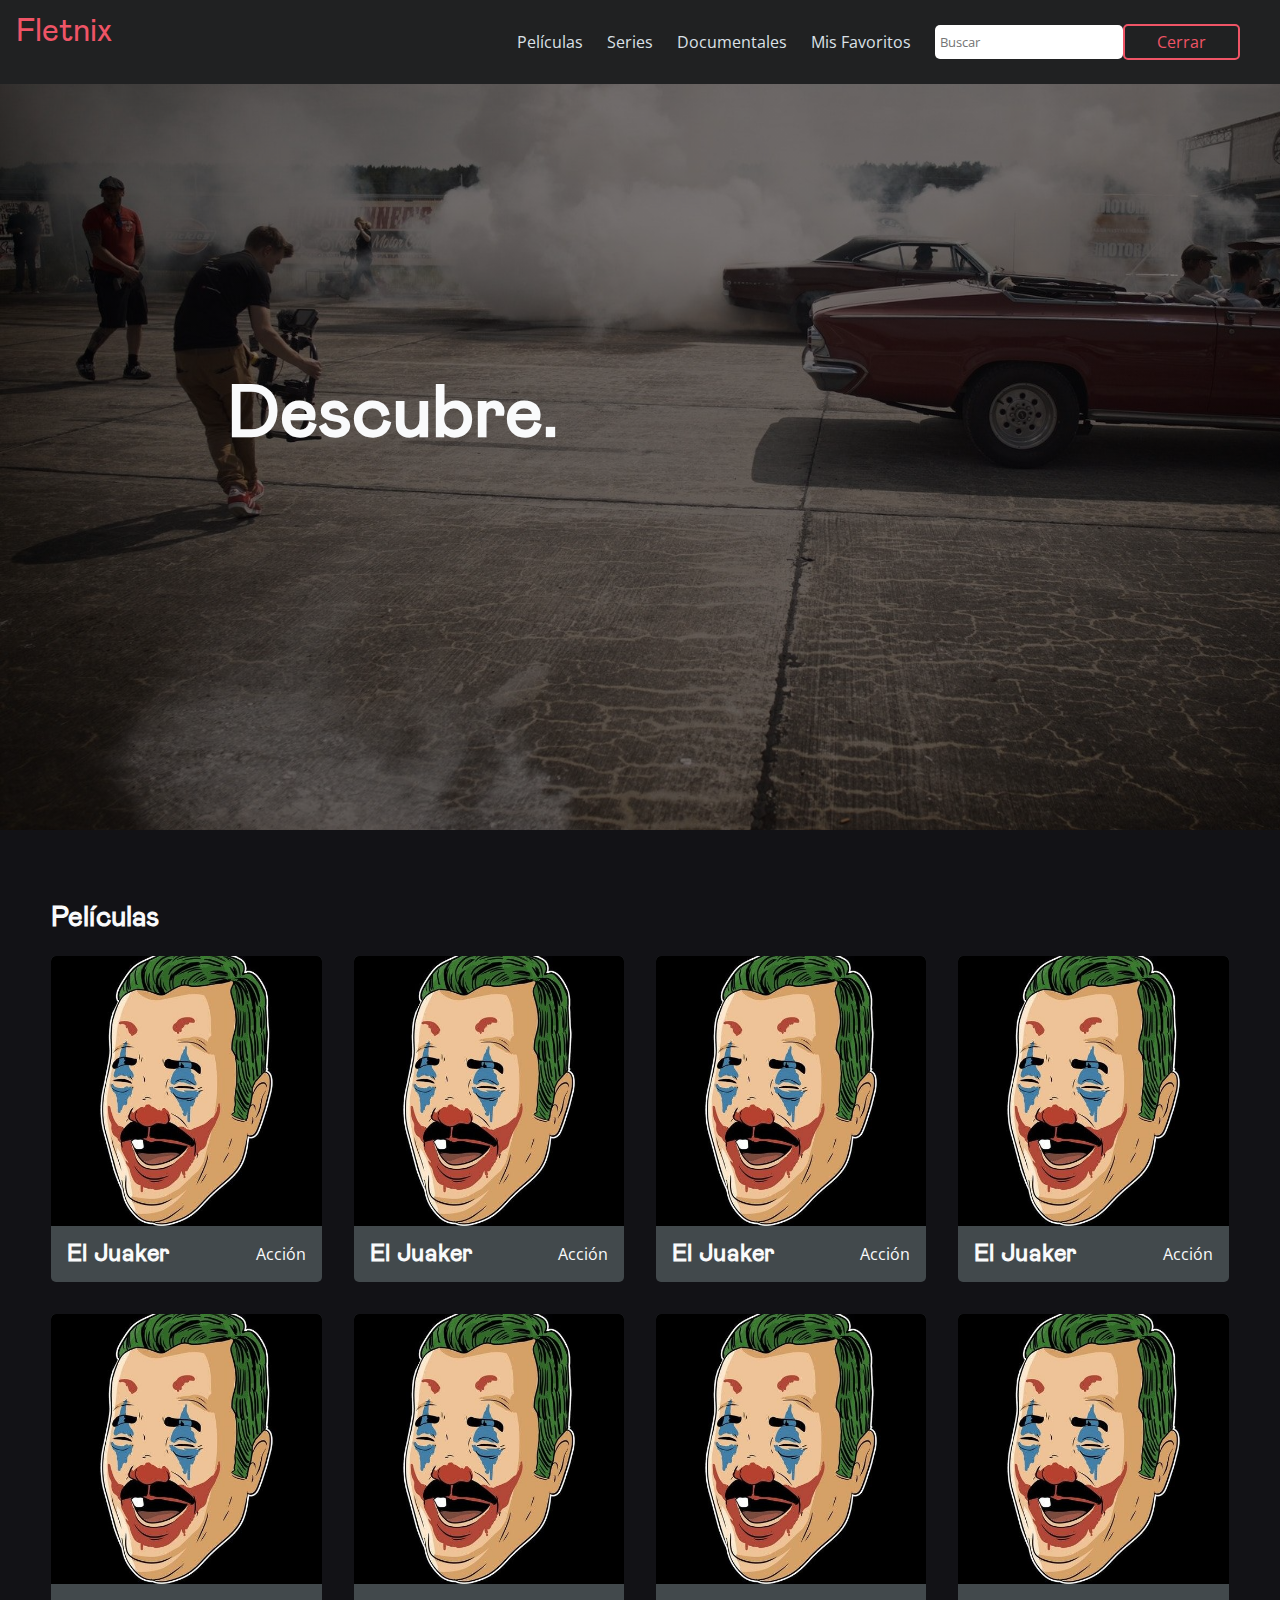
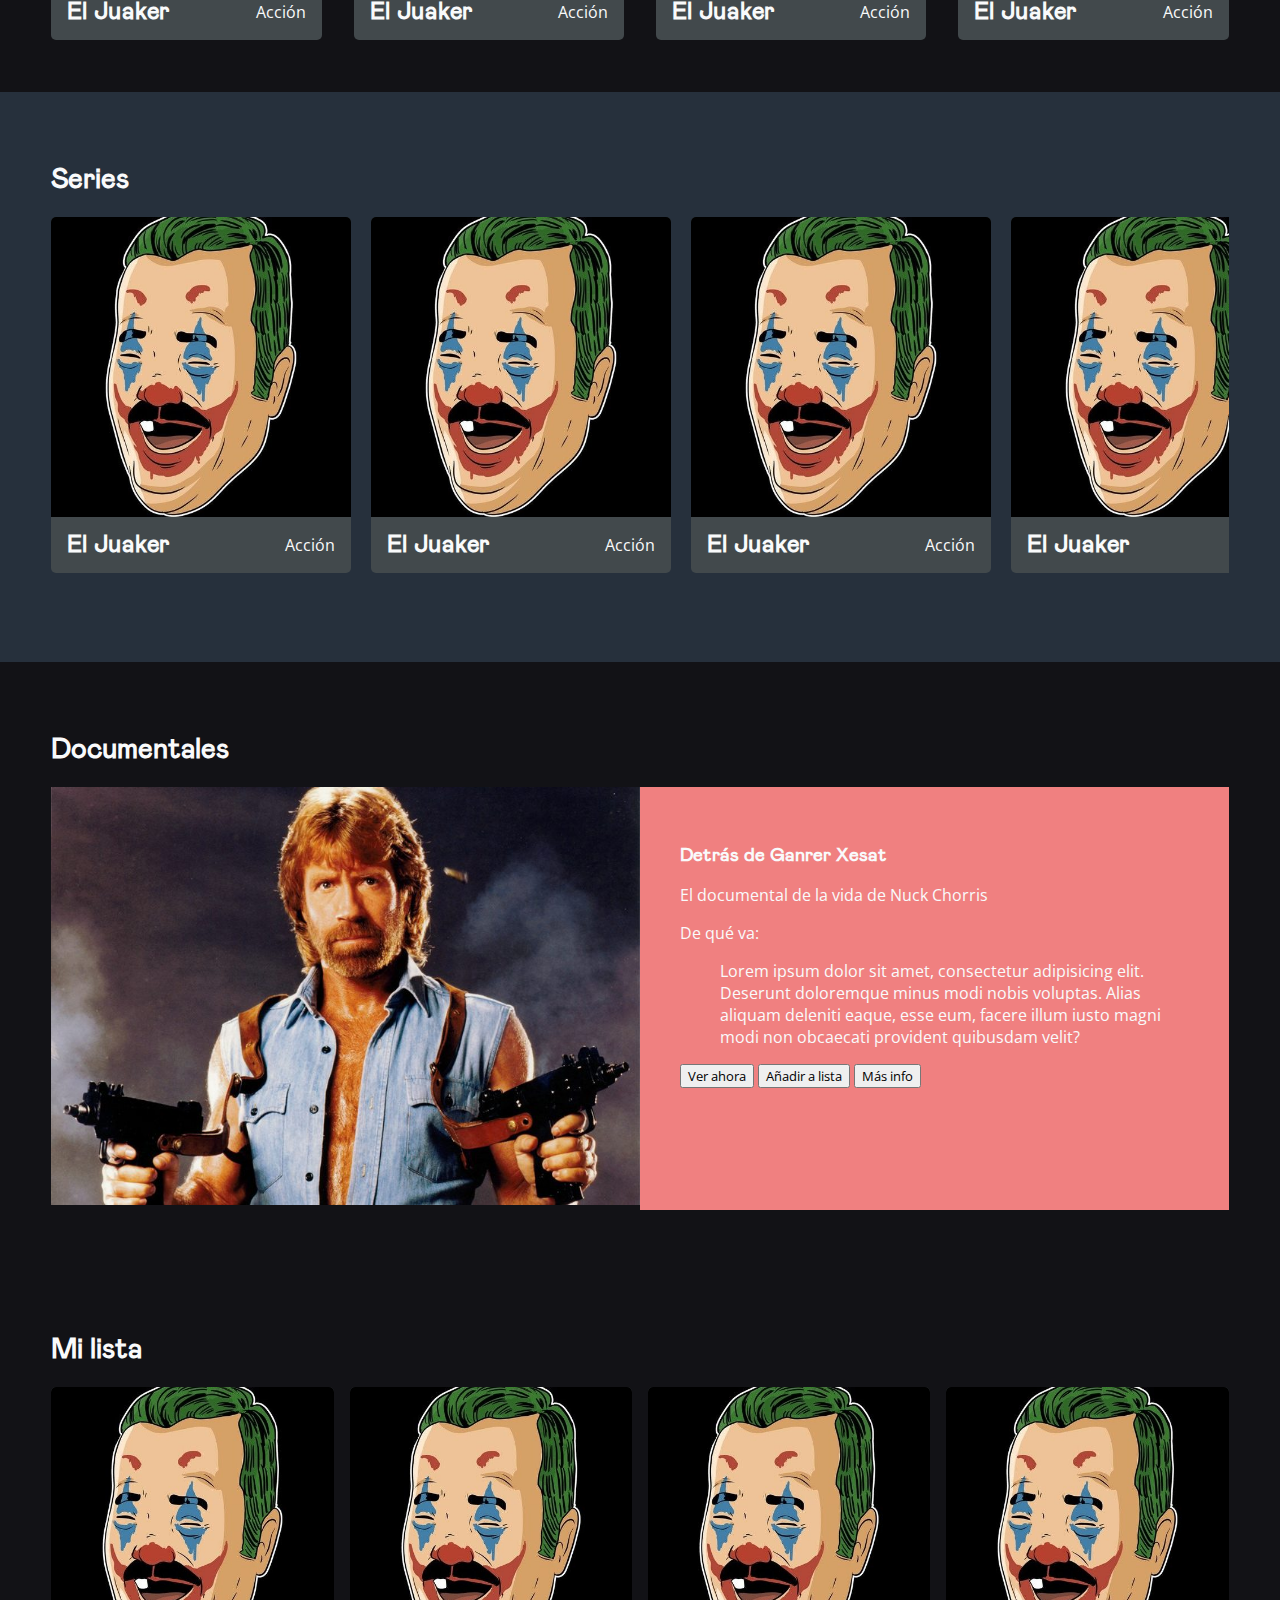
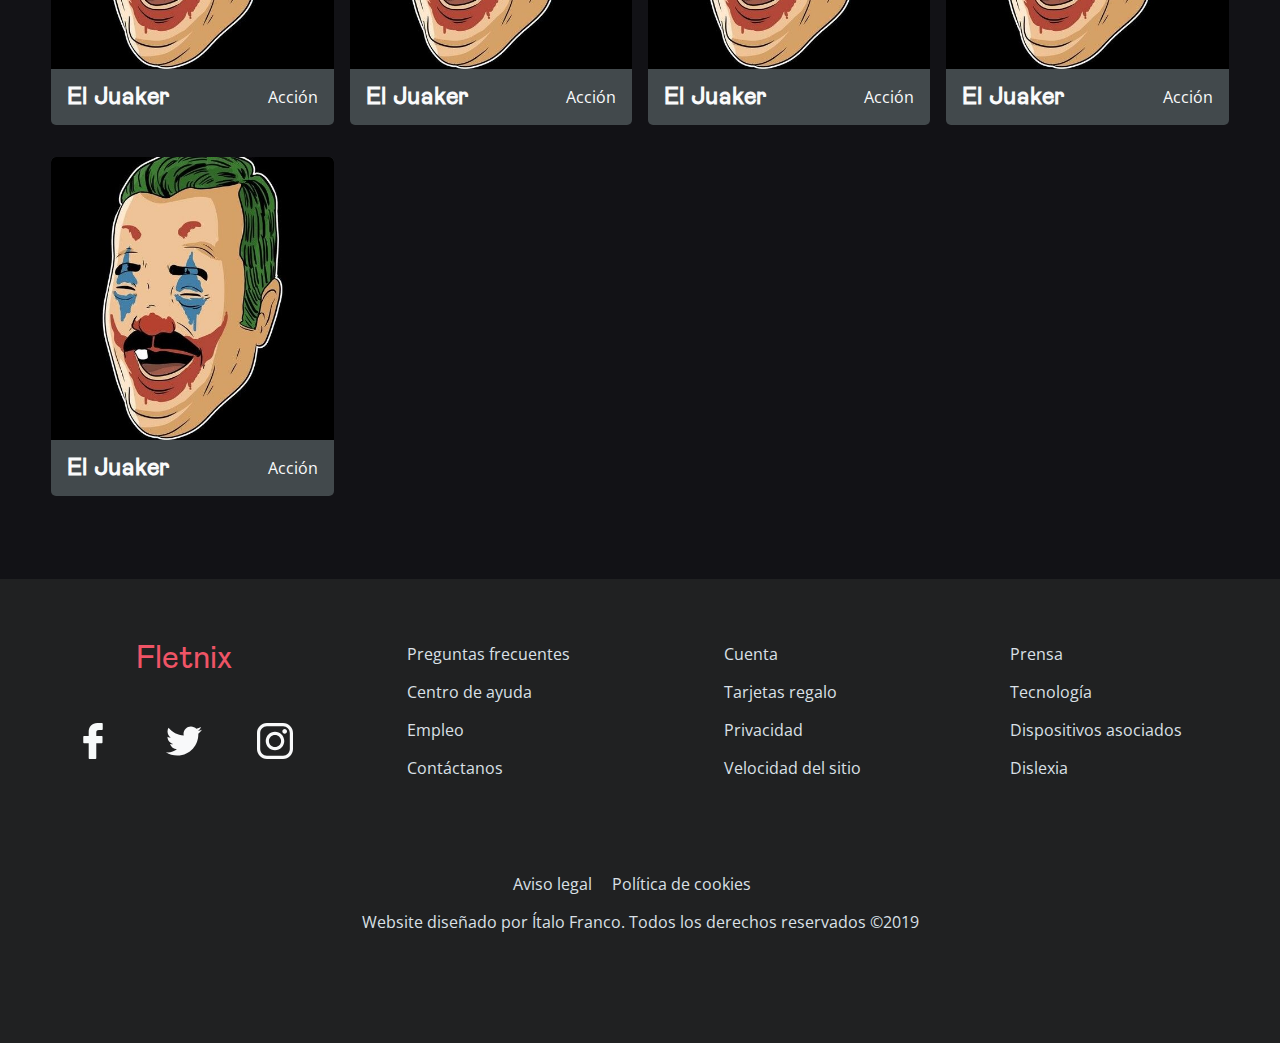
==== commit e91a94e9: "arreglo margin bottom secc favs" ====
--- a/contenido.html
+++ b/contenido.html
@@ -867,6 +867,45 @@
                             </div>
                         </a>
                     </div>
+
+                    <div class="card ">
+                        <a class="card__link" href="ficha.html" aria-label="Description of the link">
+
+                            <figure class="card__img">
+                                <img src="./assets/img/content/risitas_joker.jpg" alt="Card preview img">
+                                <div class="card__info">
+                                    <dl>
+                                        <div class="flex">
+                                            <dt>Título:</dt>
+                                            <dd>El Juaker</dd>
+                                        </div>
+
+                                        <div class="flex">
+                                            <dt>Calificación:</dt>
+                                            <dd>Mayores +16</dd>
+                                        </div>
+
+                                        <div class="flex">
+                                            <dt>Año:</dt>
+                                            <dd>2018</dd>
+                                        </div>
+
+                                        <div class="flex">
+                                            <dt>Sinopsis:</dt>
+                                            <dd>Un señor que se rie raro y da el cante en Calzadilla de los Barros, Provincia de Badajoz</dd>
+                                        </div>
+                                    </dl>
+                                </div>
+                            </figure>
+
+                            <div class="card__content">
+                                <div class="flex">
+                                    <h4>El Juaker</h4>
+                                    <p>Acción</p>
+                                </div>
+                            </div>
+                        </a>
+                    </div>
                 </div>
             </article>
         </section>
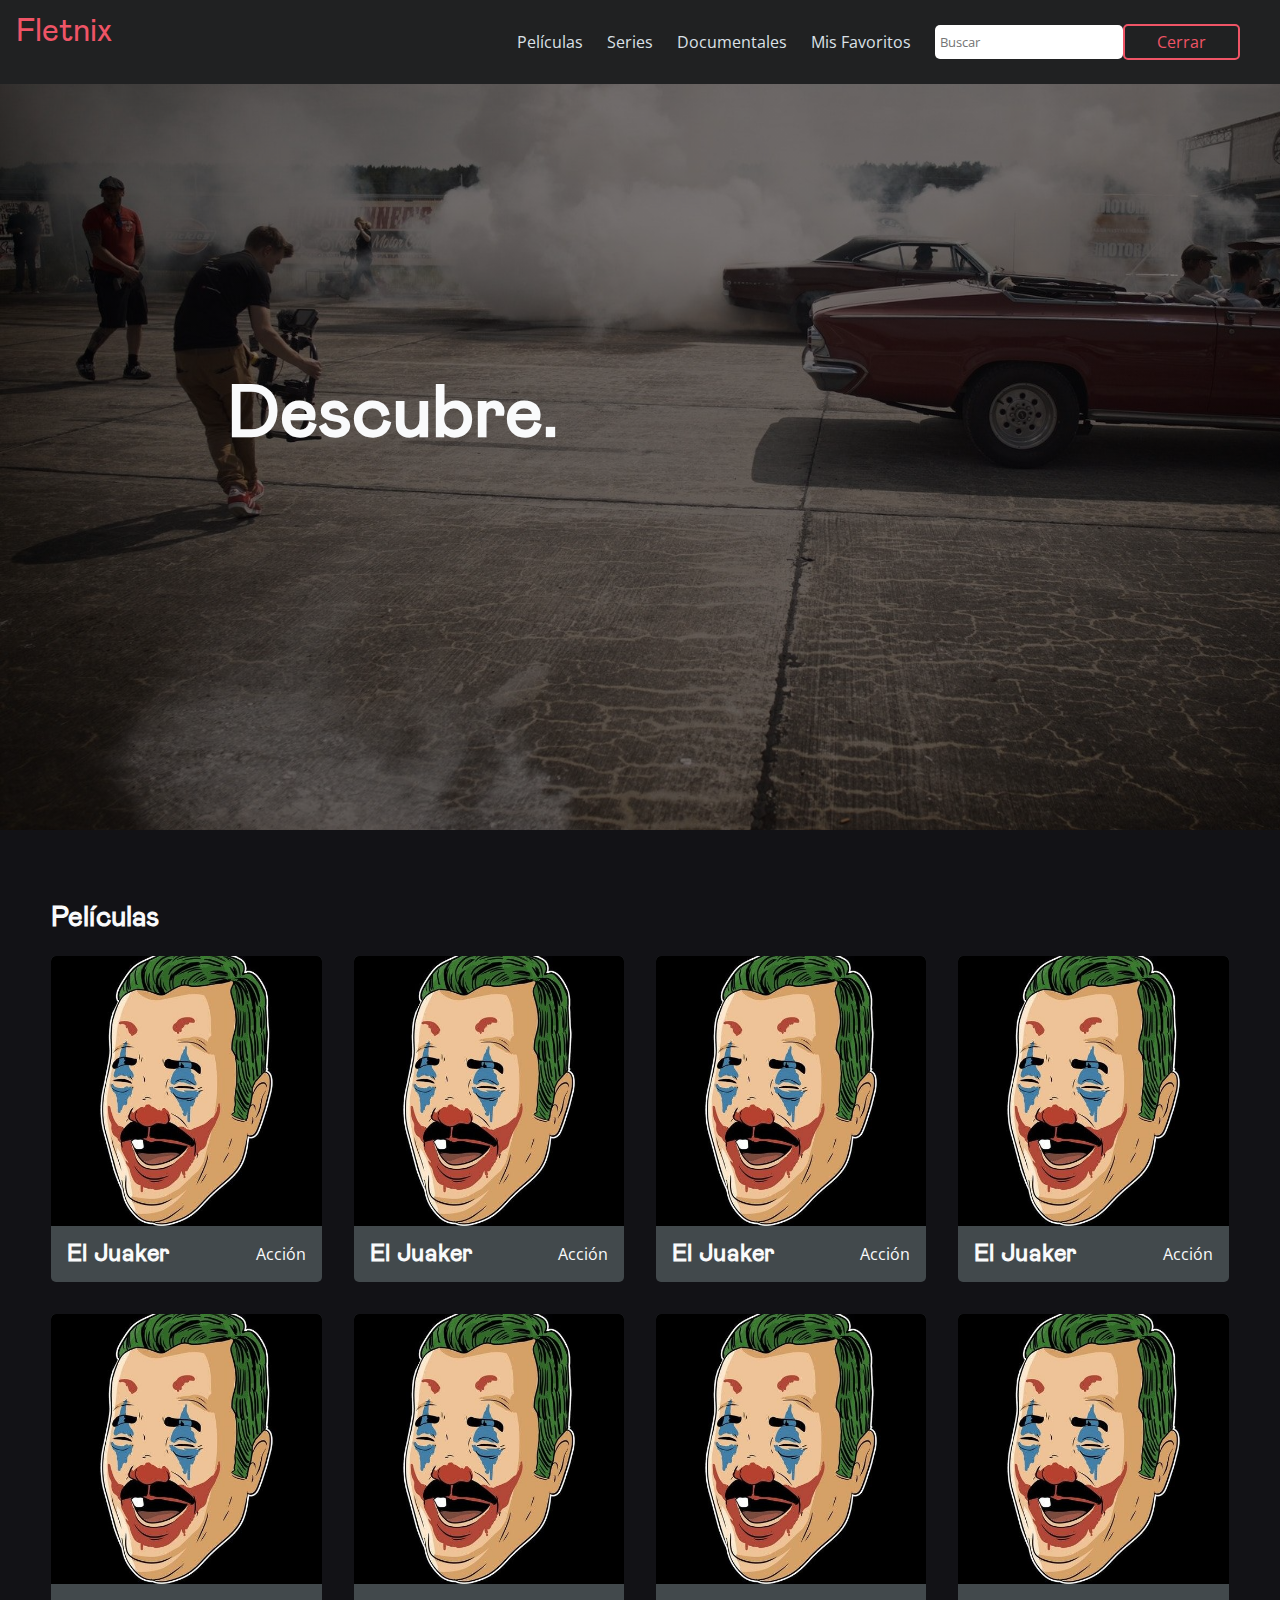
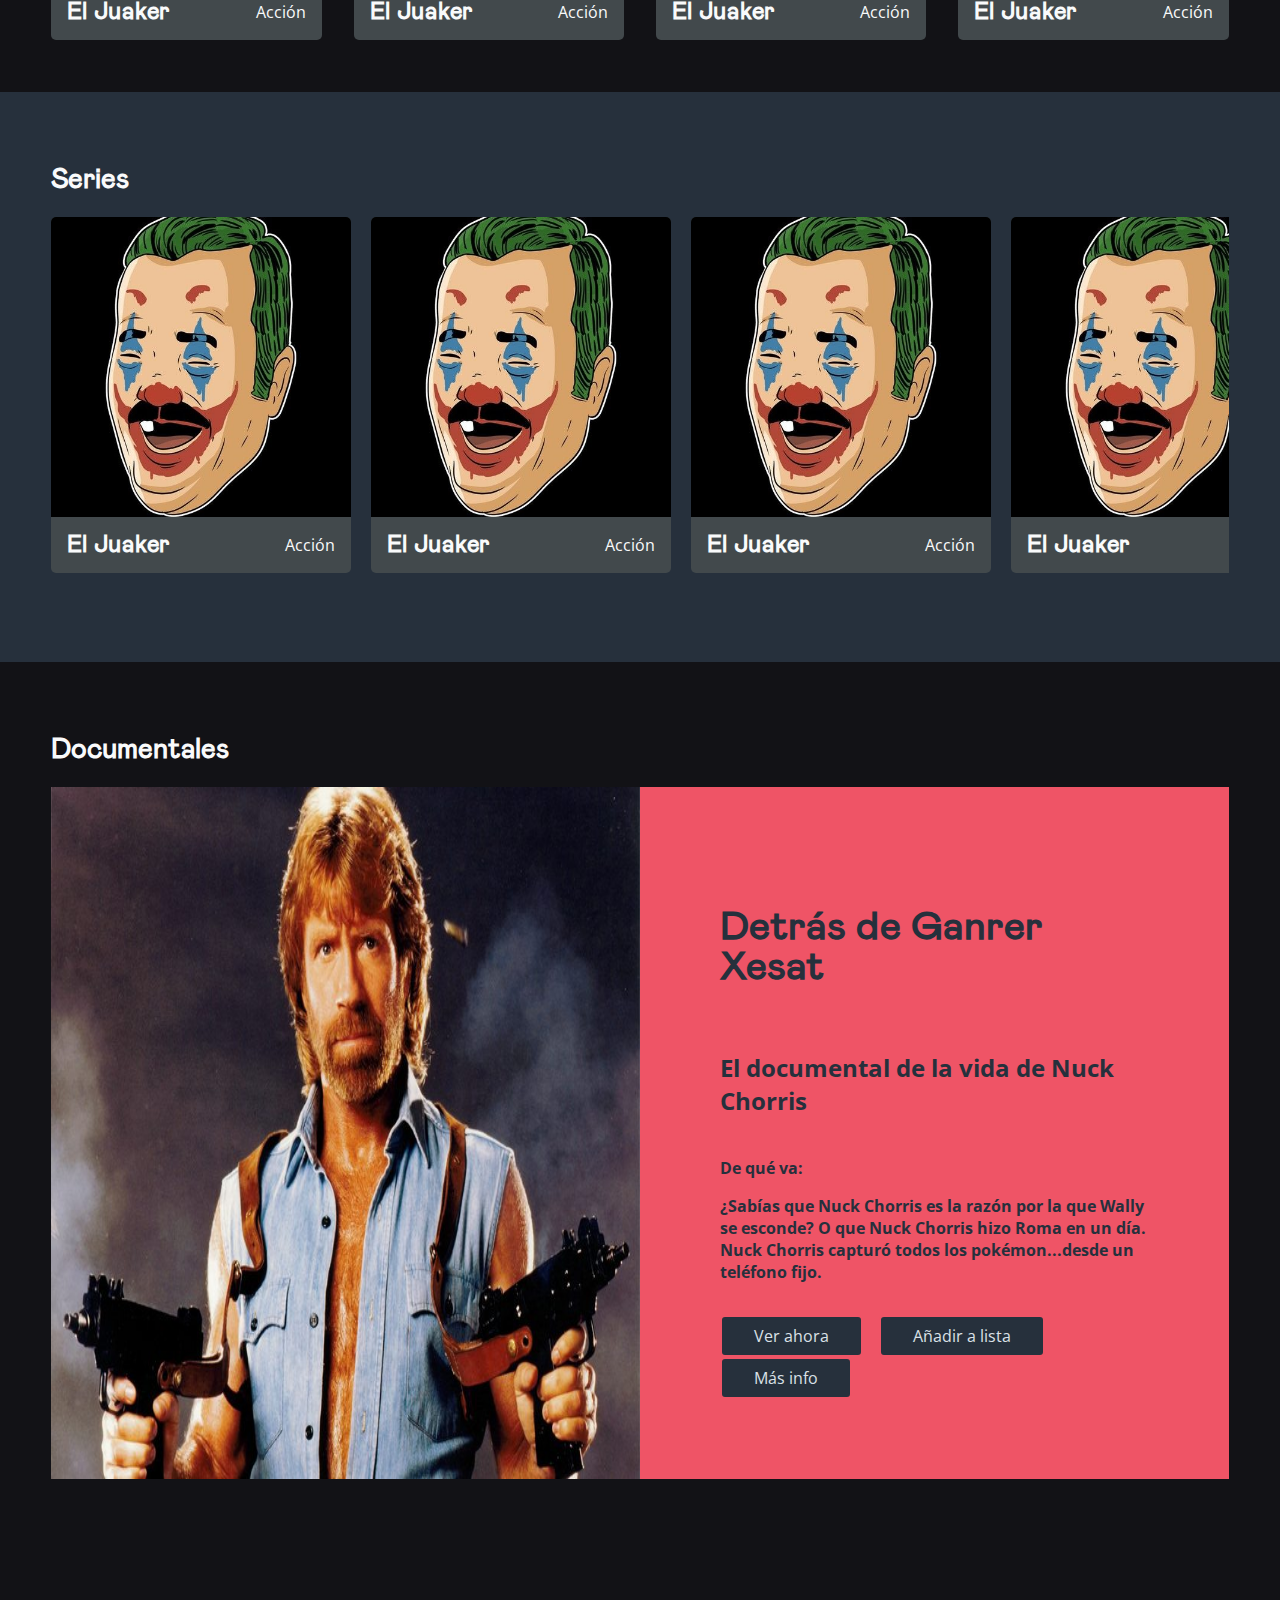
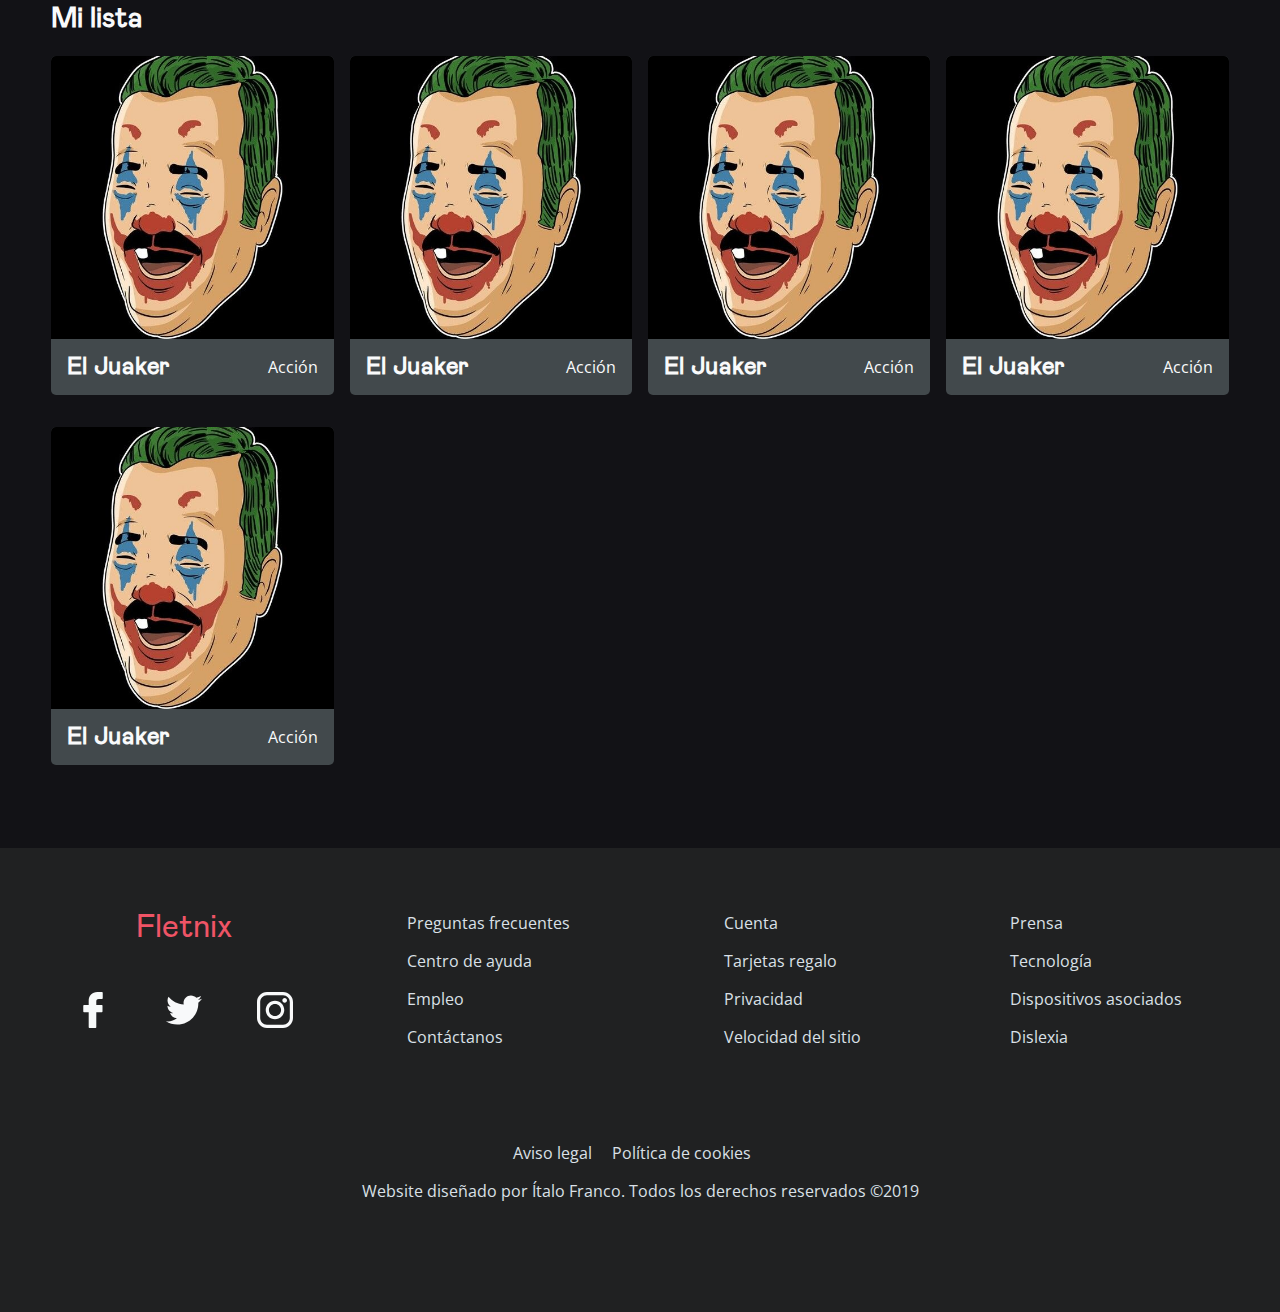
==== commit 7815b172: "agrego estilos a bloque documental" ====
--- a/contenido.html
+++ b/contenido.html
@@ -53,6 +53,7 @@
     <!-- Inicio main content -->
     <main class="content__media">
 
+        <!--Películas-->
         <section id="peliculas" class="sec__pelis">
             <article class="container__pelis">
 
@@ -381,6 +382,7 @@
             </article>
         </section>
 
+        <!--Series-->
         <section id="series" class="sec__series">
             <article class="container__series">
 
@@ -668,6 +670,7 @@
             </article>
         </section>
 
+        <!--Documentales-->
         <section id="documentales" class="sec__docu">
             <article class="container__docus">
 
@@ -689,13 +692,15 @@
                         <dl>
                             <dt>De qué va:</dt>
                             <dd>
-                                <p>Lorem ipsum dolor sit amet, consectetur adipisicing elit. Deserunt doloremque minus modi nobis voluptas. Alias aliquam deleniti eaque, esse eum, facere illum iusto magni modi non obcaecati provident quibusdam velit?</p>
+                                <p>¿Sabías que Nuck Chorris es la razón por la que Wally se esconde? O que Nuck Chorris hizo Roma en un día. Nuck Chorris capturó todos los pokémon...desde un teléfono fijo.</p>
                             </dd>
                         </dl>
 
-                        <a href="#"><button>Ver ahora</button></a>
-                        <a href="#"><button>Añadir a lista</button></a>
-                        <a href="#"><button>Más info</button></a>
+                        <div class="btn__actions">
+                            <a href="#"><button class="btn btn--flat">Ver ahora</button></a>
+                            <a href="#"><button  class="btn btn--flat">Añadir a lista</button></a>
+                            <a href="./ficha.html"><button  class="btn btn--flat">Más info</button></a>
+                        </div>
 
                     </div>
 
@@ -703,6 +708,7 @@
             </article>
         </section>
 
+        <!--Mi lista-->
         <section id="favoritos" class="sec__favs">
             <article class="container__favs">
 
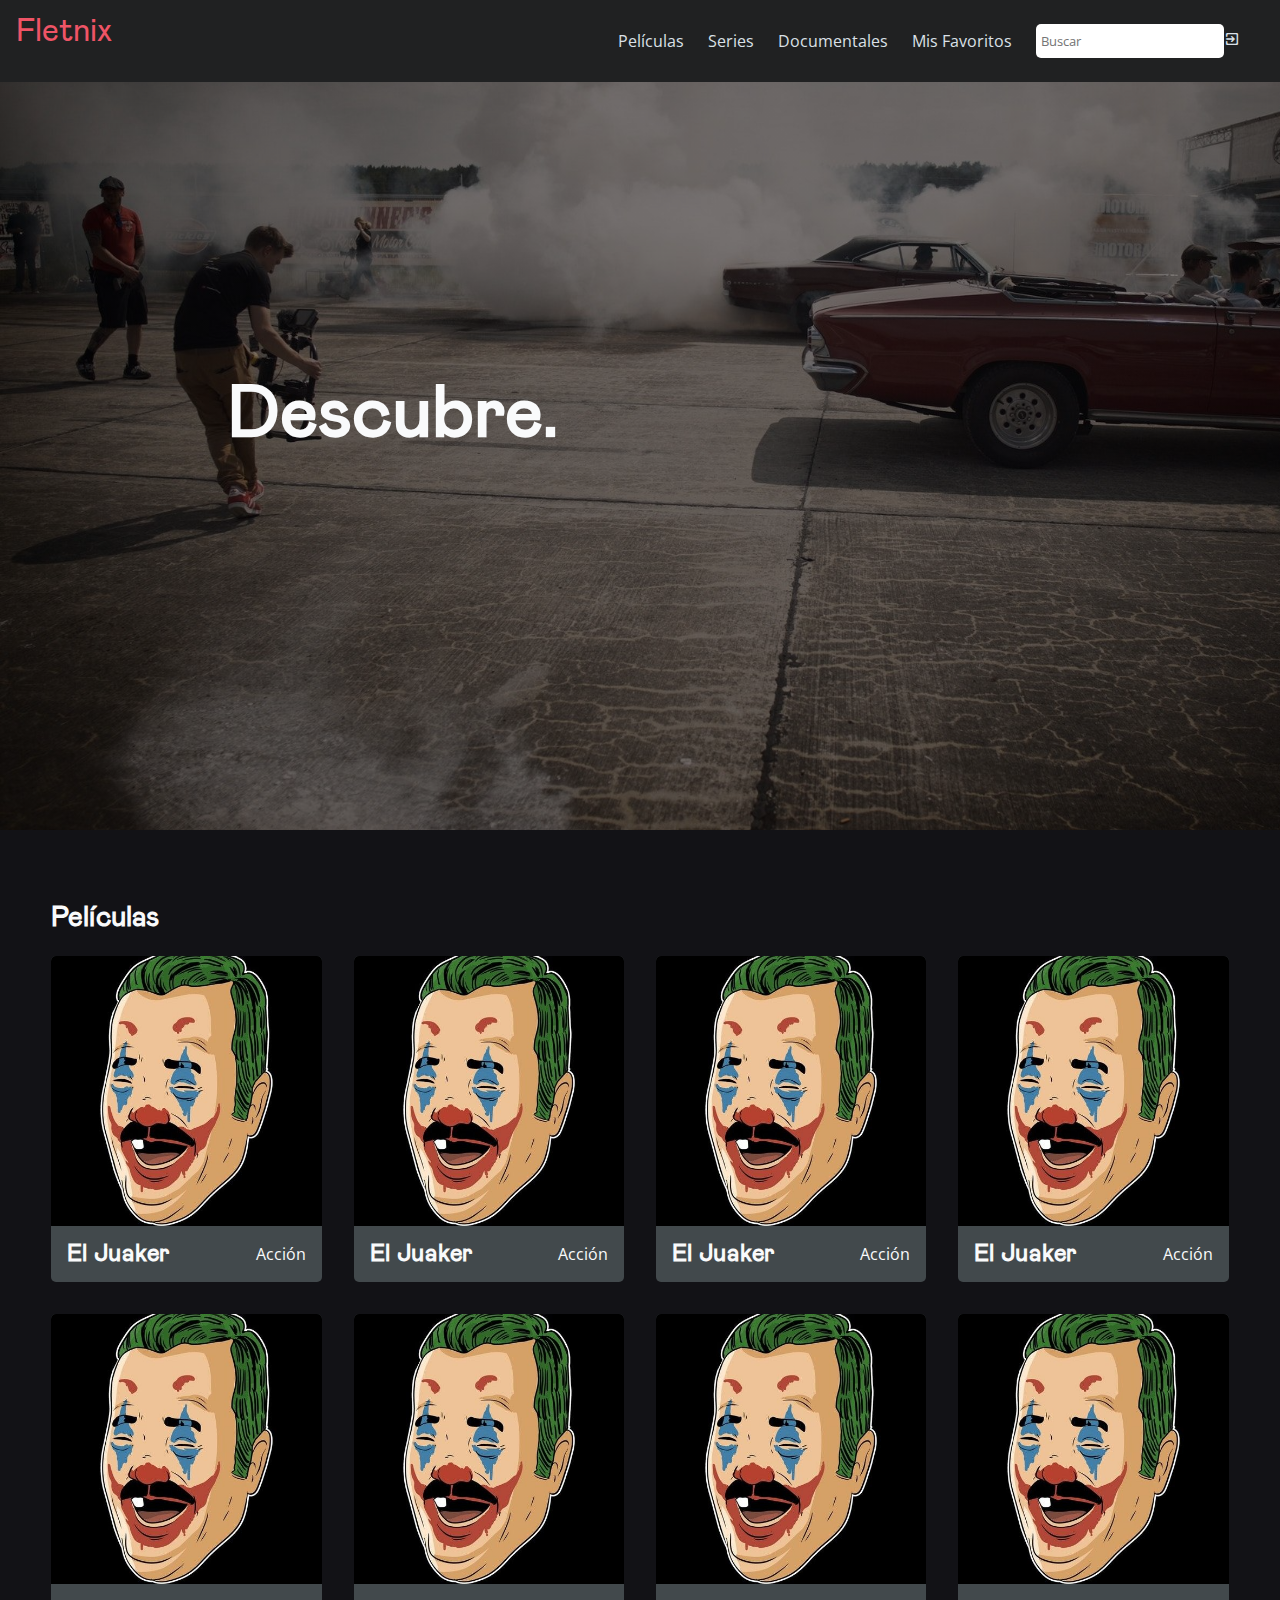
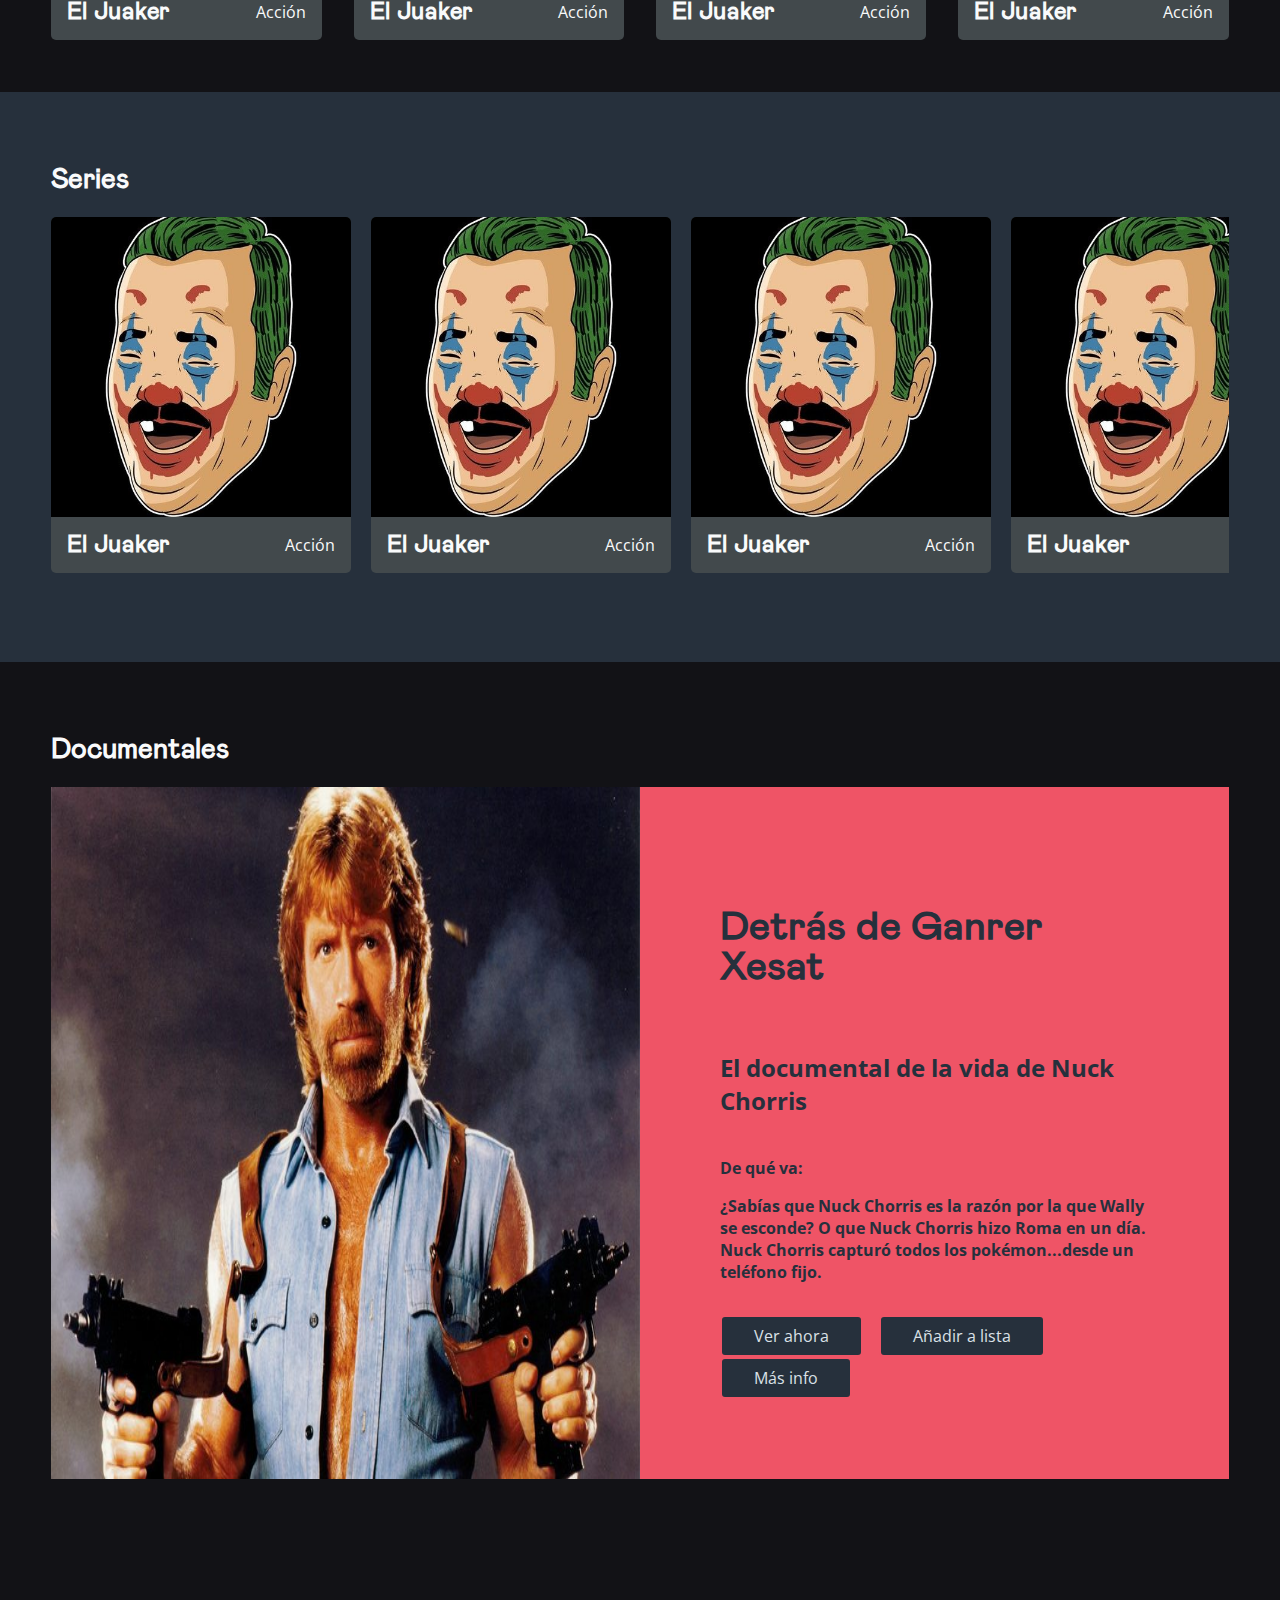
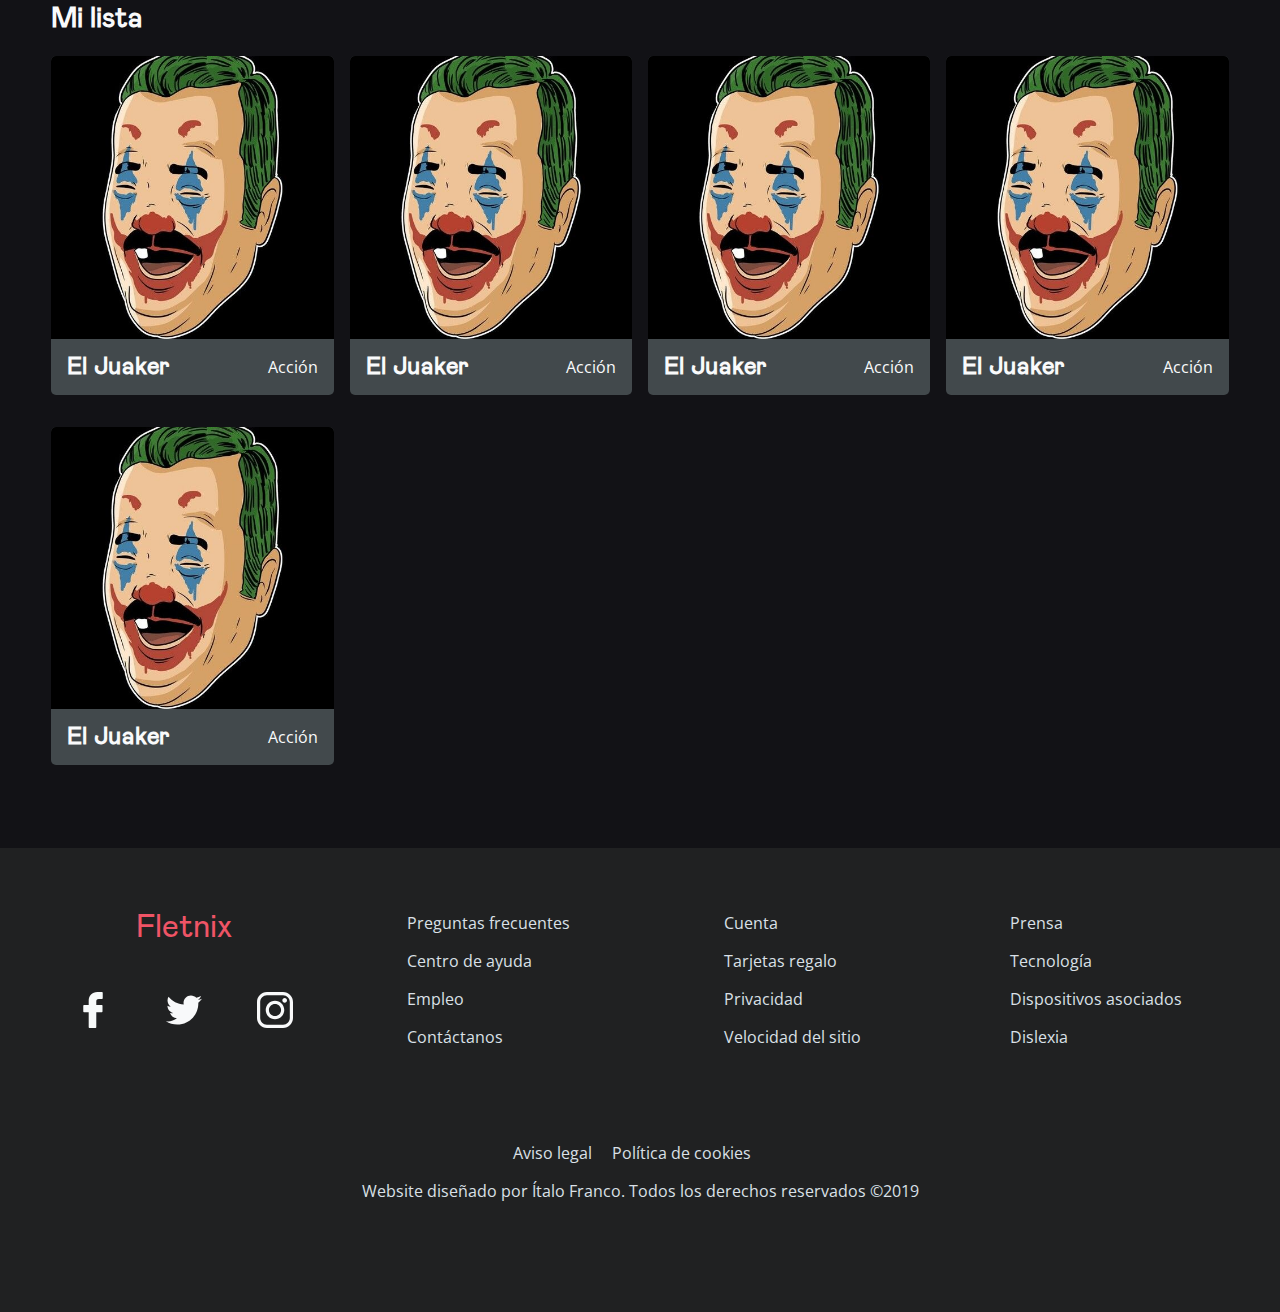
==== commit 95e8b660: "modifico ficha (sinopsis, microdatos y botones)" ====
--- a/contenido.html
+++ b/contenido.html
@@ -27,7 +27,7 @@
 
             <input type="text" id="search" placeholder="Buscar" class="search__input">
 
-            <li class="nav__item"><a href="./index.html"><button class="btn btn--ghost btn__login">Cerrar</button></a></li>
+            <li class="nav__item"><a href="./index.html"><i class="material-icons">exit_to_app</i></a></li>
         </ul>
 
 
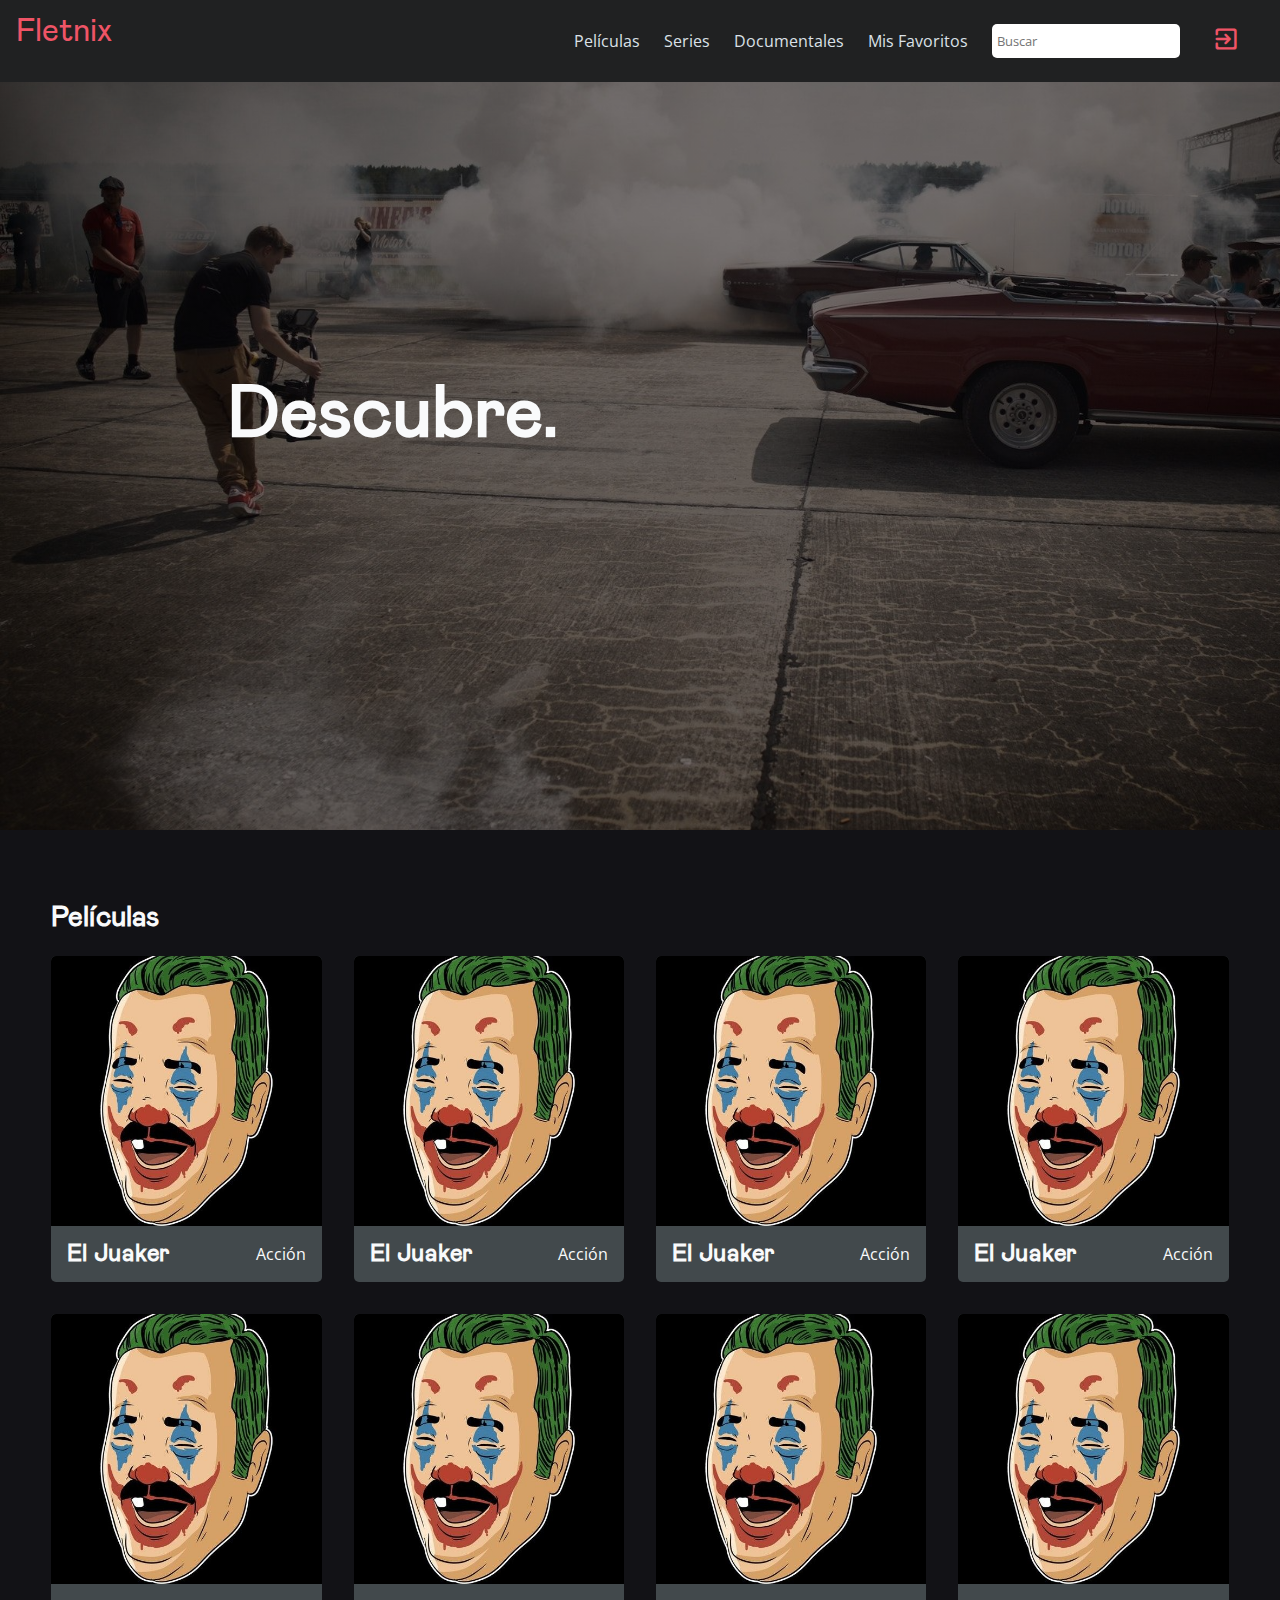
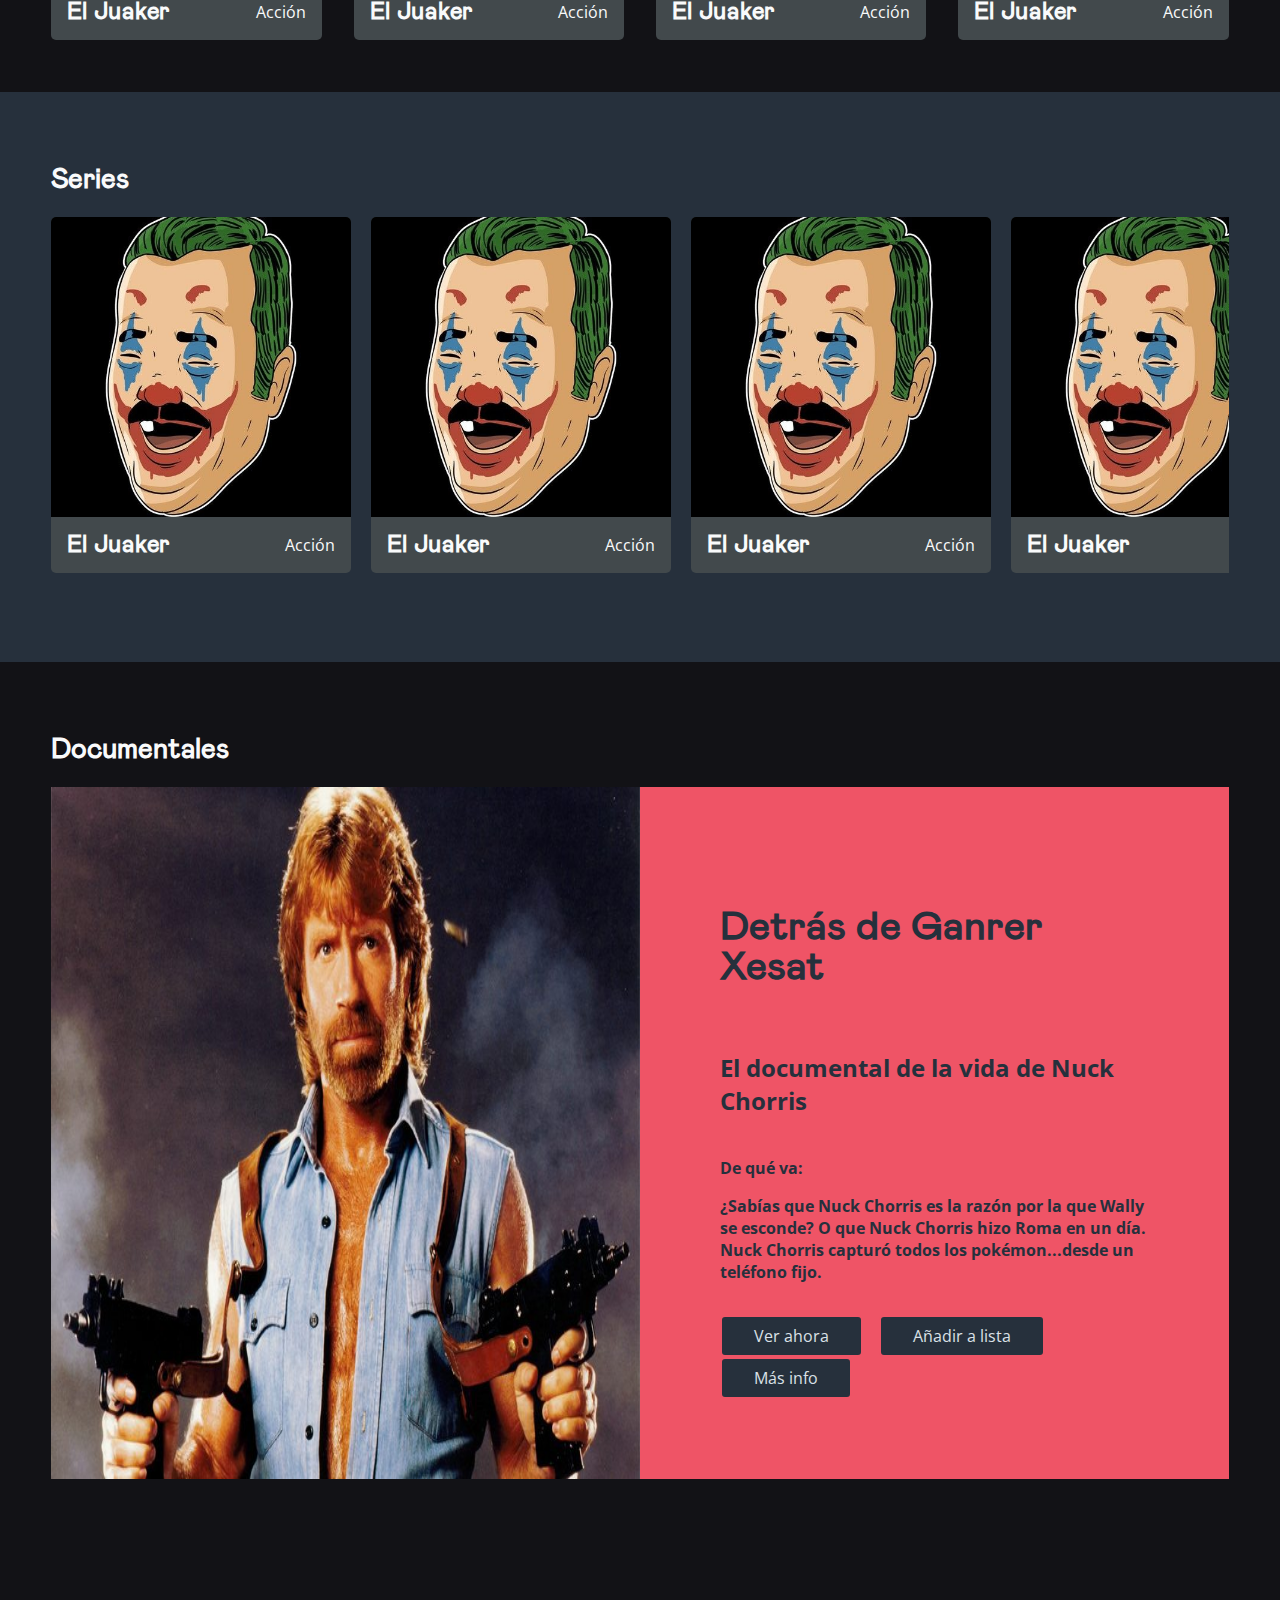
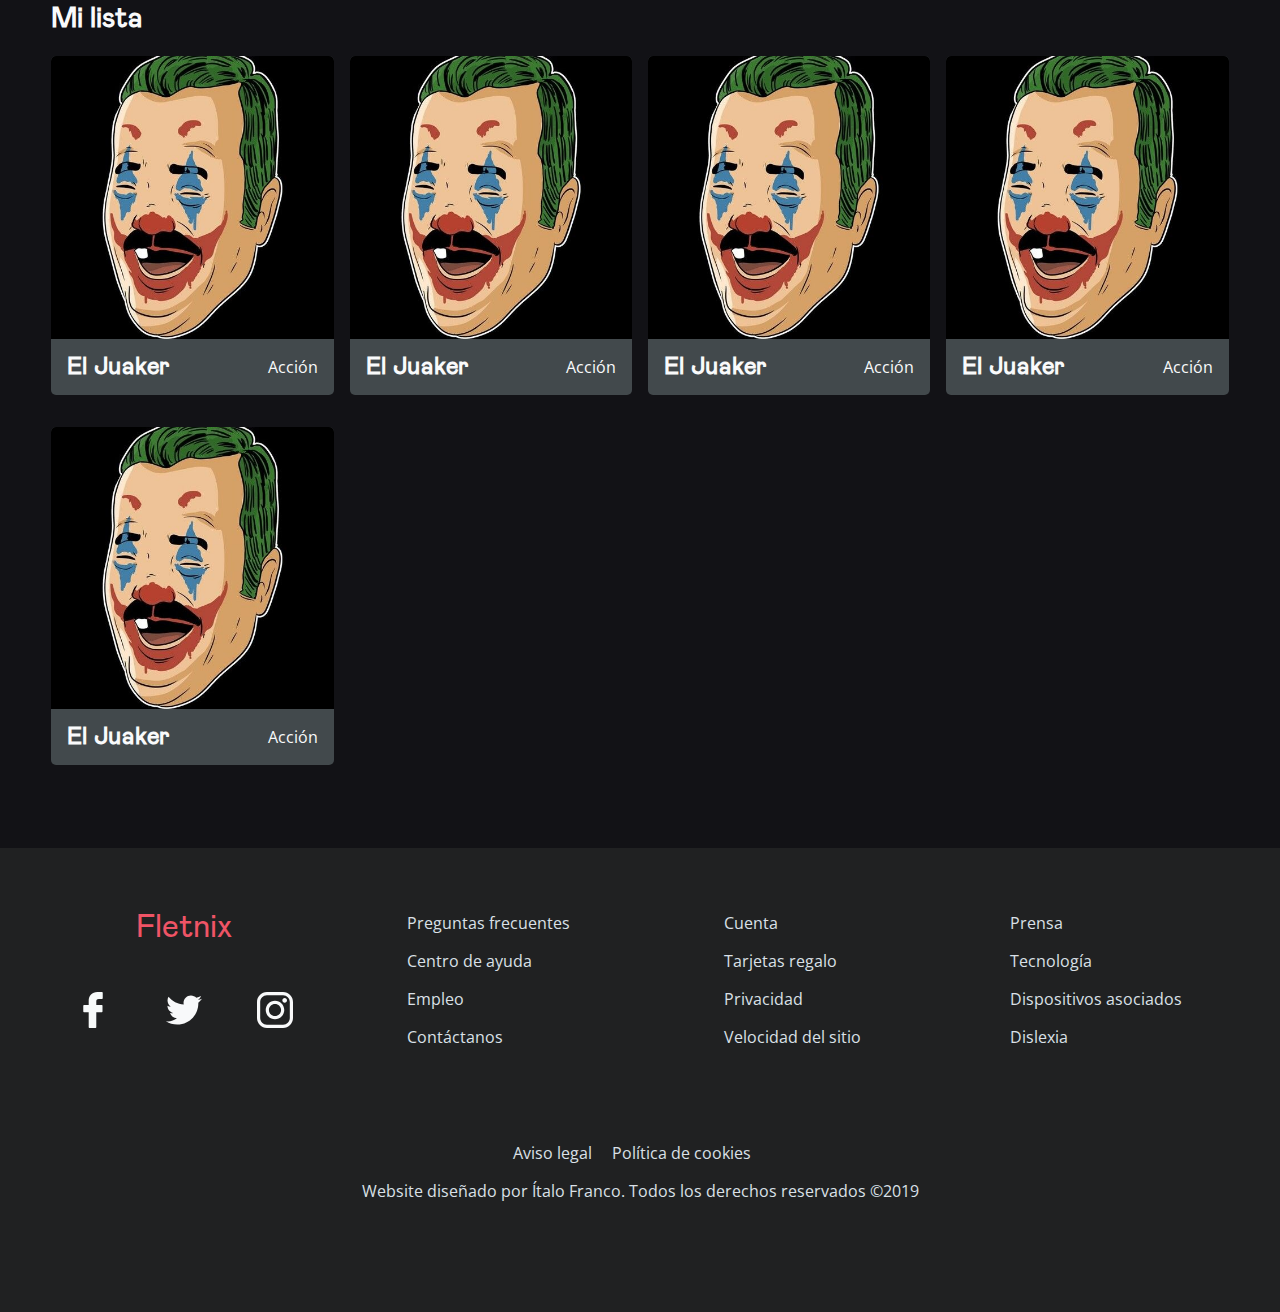
==== commit 43391b6a: "añado icono para cerrar sesión y estilos propios" ====
--- a/contenido.html
+++ b/contenido.html
@@ -27,7 +27,7 @@
 
             <input type="text" id="search" placeholder="Buscar" class="search__input">
 
-            <li class="nav__item"><a href="./index.html"><i class="material-icons">exit_to_app</i></a></li>
+            <li class="nav__item"><a href="./index.html" aria-label="Cerrar sesión" title="Cerrar sesión"><i class="material-icons">exit_to_app</i></a></li>
         </ul>
 
 
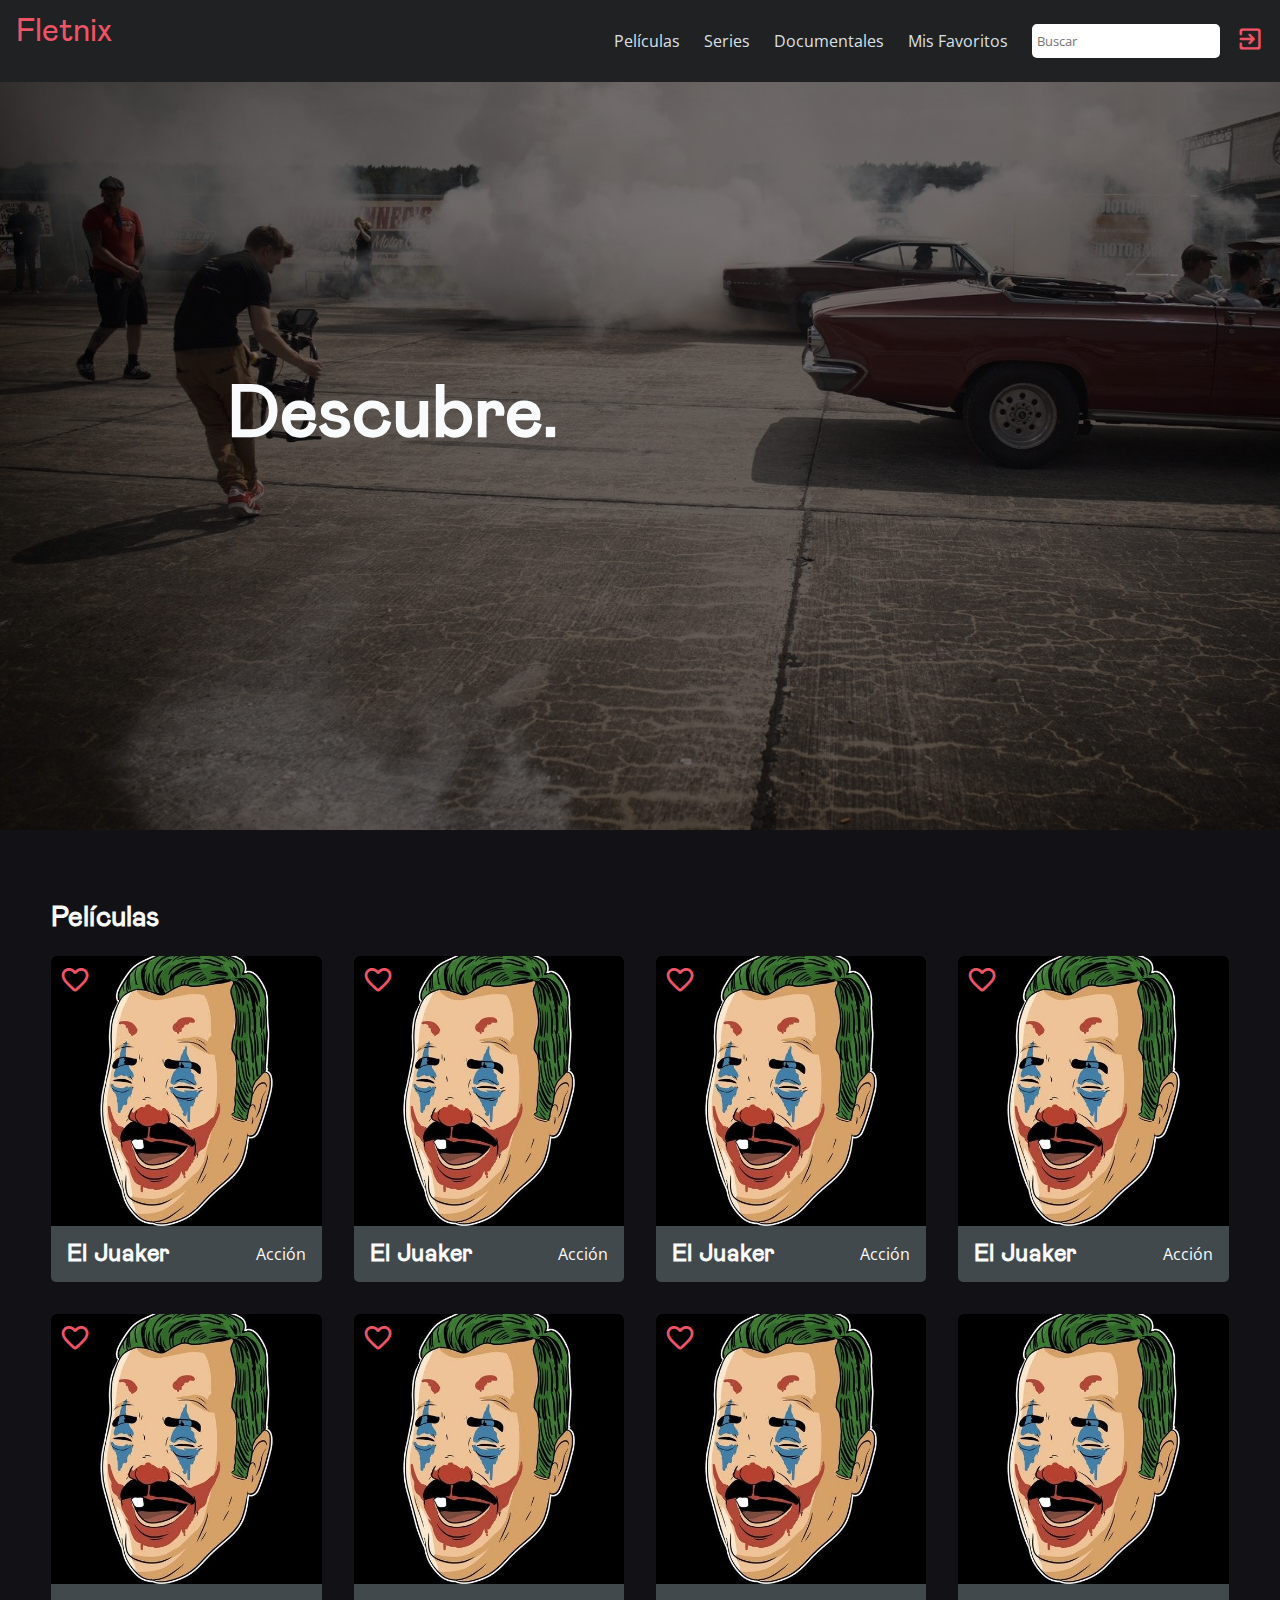
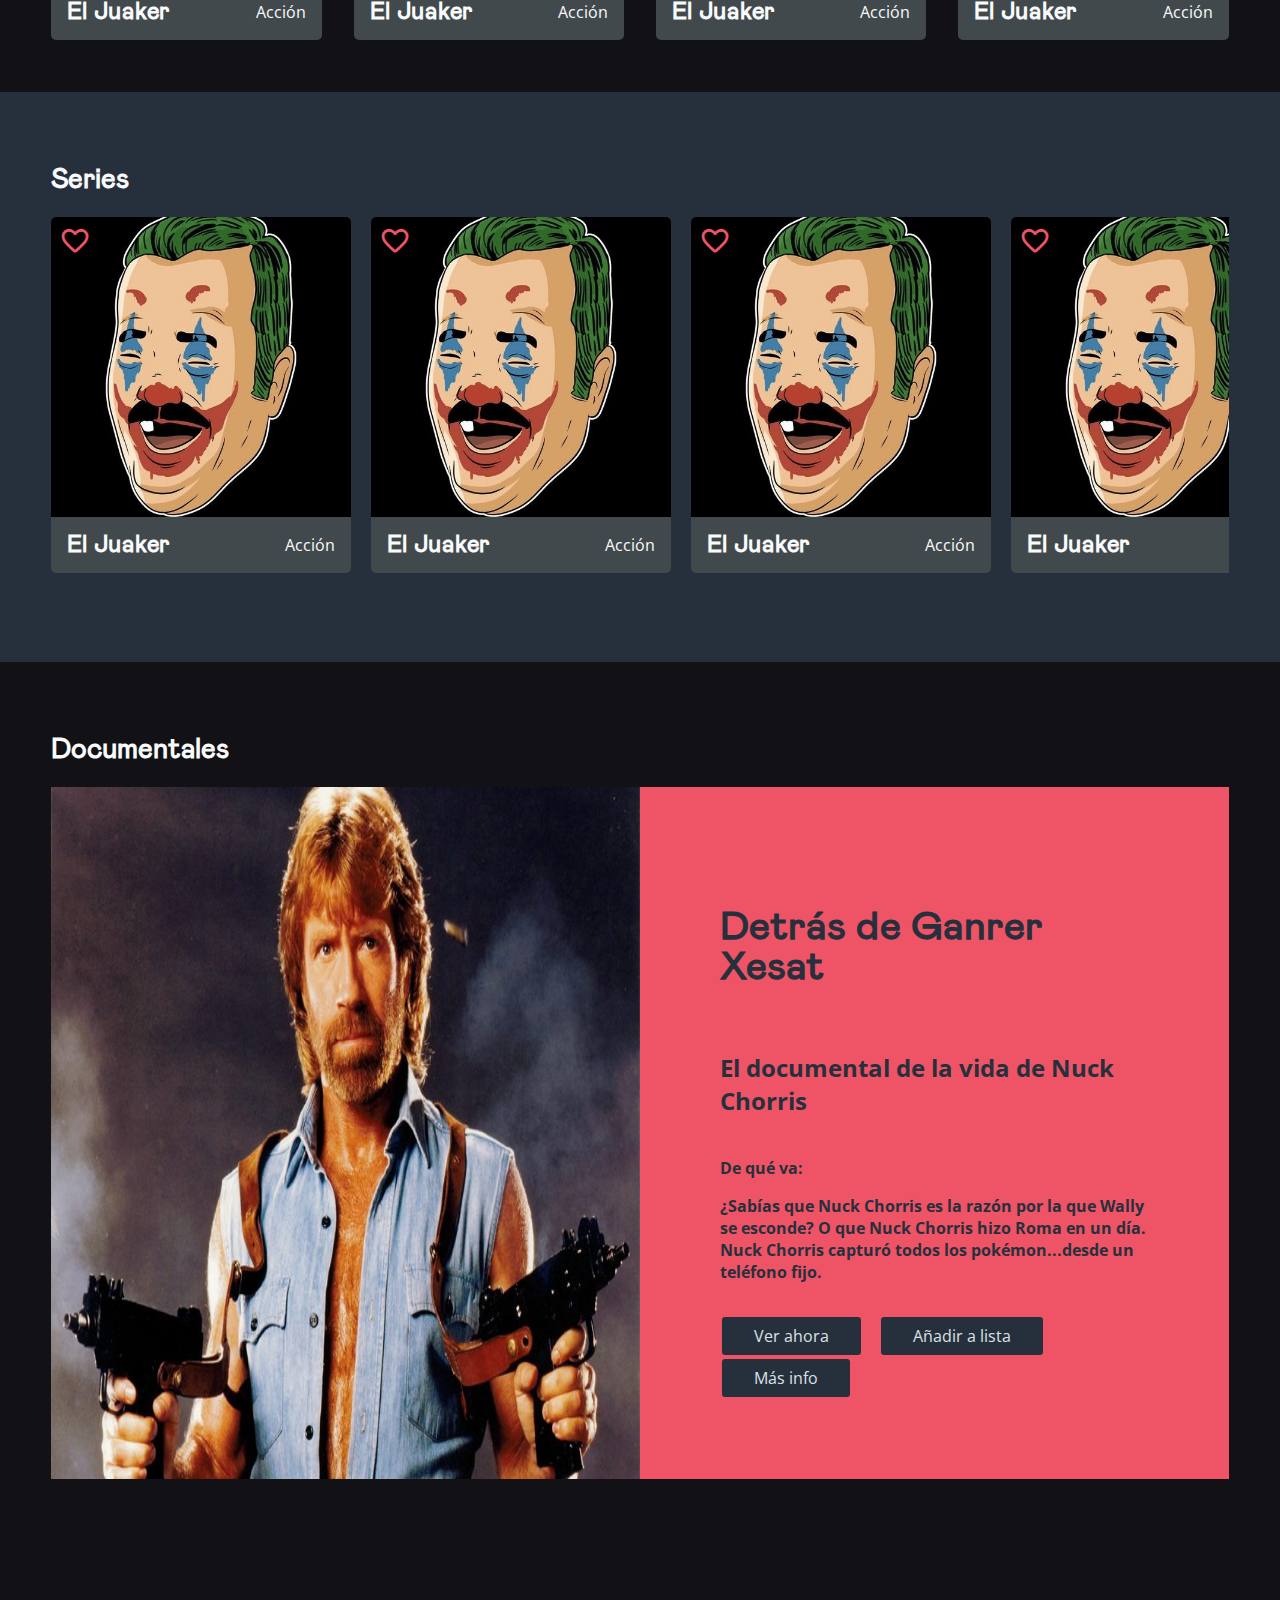
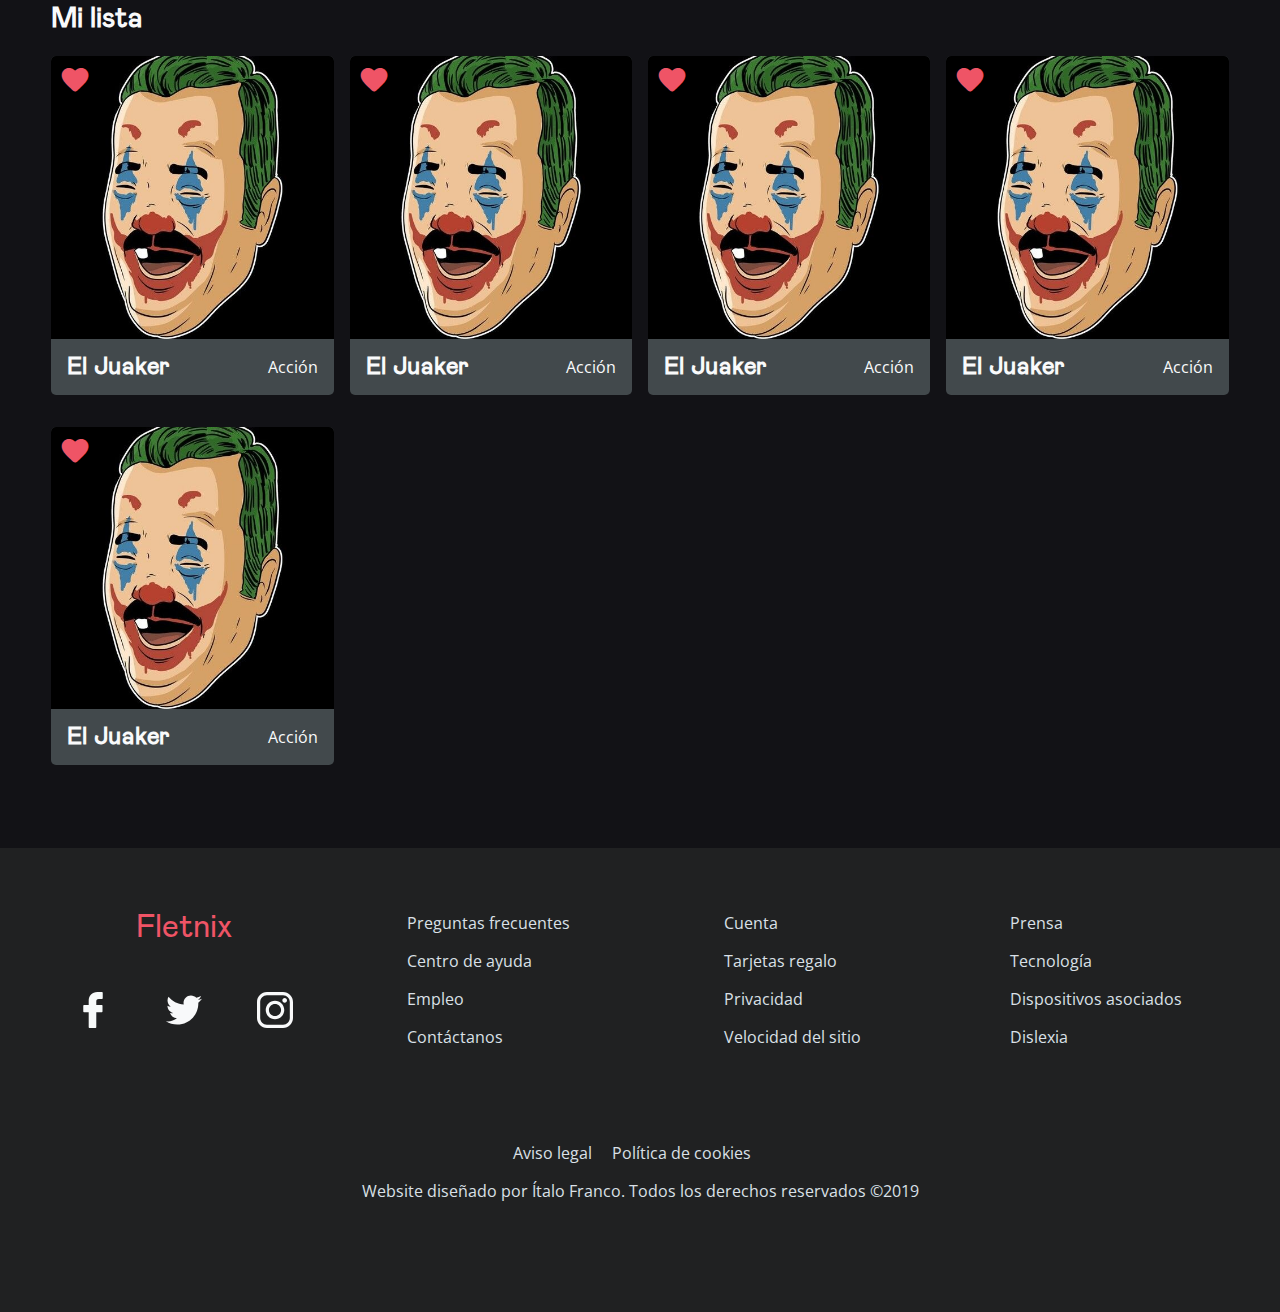
==== commit b4cc2299: "añado icono para simular favoritos." ====
--- a/contenido.html
+++ b/contenido.html
@@ -68,7 +68,9 @@
                         <a class="card__link" href="ficha.html" aria-label="Description of the link">
 
                             <figure class="card__img">
-                                <img src="./assets/img/content/risitas_joker.jpg" alt="Card preview img">
+
+                                <img src="./assets/img/content/risitas_joker.jpg" alt="Card preview img">
+                                <i class="material-icons">favorite_border</i>
                                 <div class="card__info">
                                     <dl>
                                         <div class="flex">
@@ -109,201 +111,213 @@
 
                             <figure class="card__img">
                                 <img src="./assets/img/content/risitas_joker.jpg" alt="Card preview img">
-                                <div class="card__info">
-                                    <dl>
-                                        <div class="flex">
-                                            <dt>Título:</dt>
-                                            <dd>El Juaker</dd>
-                                        </div>
-
-                                        <div class="flex">
-                                            <dt>Calificación:</dt>
-                                            <dd>Mayores +16</dd>
-                                        </div>
-
-                                        <div class="flex">
-                                            <dt>Año:</dt>
-                                            <dd>2018</dd>
-                                        </div>
-
-                                        <div class="flex">
-                                            <dt>Sinopsis:</dt>
-                                            <dd>Un señor que se rie raro y da el cante en Calzadilla de los Barros, Provincia de Badajoz</dd>
-                                        </div>
-                                    </dl>
-                                </div>
-                            </figure>
-
-                            <div class="card__content">
-                                <div class="flex">
-                                    <h4>El Juaker</h4>
-                                    <p>Acción</p>
-                                </div>
-                            </div>
-                        </a>
-                    </div>
-
-                    <div class="card ">
-                        <a class="card__link" href="ficha.html" aria-label="Description of the link">
-
-                            <figure class="card__img">
-                                <img src="./assets/img/content/risitas_joker.jpg" alt="Card preview img">
-                                <div class="card__info">
-                                    <dl>
-                                        <div class="flex">
-                                            <dt>Título:</dt>
-                                            <dd>El Juaker</dd>
-                                        </div>
-
-                                        <div class="flex">
-                                            <dt>Calificación:</dt>
-                                            <dd>Mayores +16</dd>
-                                        </div>
-
-                                        <div class="flex">
-                                            <dt>Año:</dt>
-                                            <dd>2018</dd>
-                                        </div>
-
-                                        <div class="flex">
-                                            <dt>Sinopsis:</dt>
-                                            <dd>Un señor que se rie raro y da el cante en Calzadilla de los Barros, Provincia de Badajoz</dd>
-                                        </div>
-                                    </dl>
-                                </div>
-                            </figure>
-
-                            <div class="card__content">
-                                <div class="flex">
-                                    <h4>El Juaker</h4>
-                                    <p>Acción</p>
-                                </div>
-                            </div>
-                        </a>
-                    </div>
-
-                    <div class="card ">
-                        <a class="card__link" href="ficha.html" aria-label="Description of the link">
-
-                            <figure class="card__img">
-                                <img src="./assets/img/content/risitas_joker.jpg" alt="Card preview img">
-                                <div class="card__info">
-                                    <dl>
-                                        <div class="flex">
-                                            <dt>Título:</dt>
-                                            <dd>El Juaker</dd>
-                                        </div>
-
-                                        <div class="flex">
-                                            <dt>Calificación:</dt>
-                                            <dd>Mayores +16</dd>
-                                        </div>
-
-                                        <div class="flex">
-                                            <dt>Año:</dt>
-                                            <dd>2018</dd>
-                                        </div>
-
-                                        <div class="flex">
-                                            <dt>Sinopsis:</dt>
-                                            <dd>Un señor que se rie raro y da el cante en Calzadilla de los Barros, Provincia de Badajoz</dd>
-                                        </div>
-                                    </dl>
-                                </div>
-                            </figure>
-
-                            <div class="card__content">
-                                <div class="flex">
-                                    <h4>El Juaker</h4>
-                                    <p>Acción</p>
-                                </div>
-                            </div>
-                        </a>
-                    </div>
-
-                    <div class="card ">
-                        <a class="card__link" href="ficha.html" aria-label="Description of the link">
-
-                            <figure class="card__img">
-                                <img src="./assets/img/content/risitas_joker.jpg" alt="Card preview img">
-                                <div class="card__info">
-                                    <dl>
-                                        <div class="flex">
-                                            <dt>Título:</dt>
-                                            <dd>El Juaker</dd>
-                                        </div>
-
-                                        <div class="flex">
-                                            <dt>Calificación:</dt>
-                                            <dd>Mayores +16</dd>
-                                        </div>
-
-                                        <div class="flex">
-                                            <dt>Año:</dt>
-                                            <dd>2018</dd>
-                                        </div>
-
-                                        <div class="flex">
-                                            <dt>Sinopsis:</dt>
-                                            <dd>Un señor que se rie raro y da el cante en Calzadilla de los Barros, Provincia de Badajoz</dd>
-                                        </div>
-                                    </dl>
-                                </div>
-                            </figure>
-
-                            <div class="card__content">
-                                <div class="flex">
-                                    <h4>El Juaker</h4>
-                                    <p>Acción</p>
-                                </div>
-                            </div>
-                        </a>
-                    </div>
-
-                    <div class="card ">
-                        <a class="card__link" href="ficha.html" aria-label="Description of the link">
-
-                            <figure class="card__img">
-                                <img src="./assets/img/content/risitas_joker.jpg" alt="Card preview img">
-                                <div class="card__info">
-                                    <dl>
-                                        <div class="flex">
-                                            <dt>Título:</dt>
-                                            <dd>El Juaker</dd>
-                                        </div>
-
-                                        <div class="flex">
-                                            <dt>Calificación:</dt>
-                                            <dd>Mayores +16</dd>
-                                        </div>
-
-                                        <div class="flex">
-                                            <dt>Año:</dt>
-                                            <dd>2018</dd>
-                                        </div>
-
-                                        <div class="flex">
-                                            <dt>Sinopsis:</dt>
-                                            <dd>Un señor que se rie raro y da el cante en Calzadilla de los Barros, Provincia de Badajoz</dd>
-                                        </div>
-                                    </dl>
-                                </div>
-                            </figure>
-
-                            <div class="card__content">
-                                <div class="flex">
-                                    <h4>El Juaker</h4>
-                                    <p>Acción</p>
-                                </div>
-                            </div>
-                        </a>
-                    </div>
-
-                    <div class="card ">
-                        <a class="card__link" href="ficha.html" aria-label="Description of the link">
-
-                            <figure class="card__img">
-                                <img src="./assets/img/content/risitas_joker.jpg" alt="Card preview img">
+                                <i class="material-icons">favorite_border</i>
+
+                                <div class="card__info">
+                                    <dl>
+                                        <div class="flex">
+                                            <dt>Título:</dt>
+                                            <dd>El Juaker</dd>
+                                        </div>
+
+                                        <div class="flex">
+                                            <dt>Calificación:</dt>
+                                            <dd>Mayores +16</dd>
+                                        </div>
+
+                                        <div class="flex">
+                                            <dt>Año:</dt>
+                                            <dd>2018</dd>
+                                        </div>
+
+                                        <div class="flex">
+                                            <dt>Sinopsis:</dt>
+                                            <dd>Un señor que se rie raro y da el cante en Calzadilla de los Barros, Provincia de Badajoz</dd>
+                                        </div>
+                                    </dl>
+                                </div>
+                            </figure>
+
+                            <div class="card__content">
+                                <div class="flex">
+                                    <h4>El Juaker</h4>
+                                    <p>Acción</p>
+                                </div>
+                            </div>
+                        </a>
+                    </div>
+
+                    <div class="card ">
+                        <a class="card__link" href="ficha.html" aria-label="Description of the link">
+
+                            <figure class="card__img">
+                                <img src="./assets/img/content/risitas_joker.jpg" alt="Card preview img">
+                                <i class="material-icons">favorite_border</i>
+
+                                <div class="card__info">
+                                    <dl>
+                                        <div class="flex">
+                                            <dt>Título:</dt>
+                                            <dd>El Juaker</dd>
+                                        </div>
+
+                                        <div class="flex">
+                                            <dt>Calificación:</dt>
+                                            <dd>Mayores +16</dd>
+                                        </div>
+
+                                        <div class="flex">
+                                            <dt>Año:</dt>
+                                            <dd>2018</dd>
+                                        </div>
+
+                                        <div class="flex">
+                                            <dt>Sinopsis:</dt>
+                                            <dd>Un señor que se rie raro y da el cante en Calzadilla de los Barros, Provincia de Badajoz</dd>
+                                        </div>
+                                    </dl>
+                                </div>
+                            </figure>
+
+                            <div class="card__content">
+                                <div class="flex">
+                                    <h4>El Juaker</h4>
+                                    <p>Acción</p>
+                                </div>
+                            </div>
+                        </a>
+                    </div>
+
+                    <div class="card ">
+                        <a class="card__link" href="ficha.html" aria-label="Description of the link">
+
+                            <figure class="card__img">
+                                <img src="./assets/img/content/risitas_joker.jpg" alt="Card preview img">
+                                <i class="material-icons">favorite_border</i>
+
+                                <div class="card__info">
+                                    <dl>
+                                        <div class="flex">
+                                            <dt>Título:</dt>
+                                            <dd>El Juaker</dd>
+                                        </div>
+
+                                        <div class="flex">
+                                            <dt>Calificación:</dt>
+                                            <dd>Mayores +16</dd>
+                                        </div>
+
+                                        <div class="flex">
+                                            <dt>Año:</dt>
+                                            <dd>2018</dd>
+                                        </div>
+
+                                        <div class="flex">
+                                            <dt>Sinopsis:</dt>
+                                            <dd>Un señor que se rie raro y da el cante en Calzadilla de los Barros, Provincia de Badajoz</dd>
+                                        </div>
+                                    </dl>
+                                </div>
+                            </figure>
+
+                            <div class="card__content">
+                                <div class="flex">
+                                    <h4>El Juaker</h4>
+                                    <p>Acción</p>
+                                </div>
+                            </div>
+                        </a>
+                    </div>
+
+                    <div class="card ">
+                        <a class="card__link" href="ficha.html" aria-label="Description of the link">
+
+                            <figure class="card__img">
+                                <img src="./assets/img/content/risitas_joker.jpg" alt="Card preview img">
+                                <i class="material-icons">favorite_border</i>
+
+                                <div class="card__info">
+                                    <dl>
+                                        <div class="flex">
+                                            <dt>Título:</dt>
+                                            <dd>El Juaker</dd>
+                                        </div>
+
+                                        <div class="flex">
+                                            <dt>Calificación:</dt>
+                                            <dd>Mayores +16</dd>
+                                        </div>
+
+                                        <div class="flex">
+                                            <dt>Año:</dt>
+                                            <dd>2018</dd>
+                                        </div>
+
+                                        <div class="flex">
+                                            <dt>Sinopsis:</dt>
+                                            <dd>Un señor que se rie raro y da el cante en Calzadilla de los Barros, Provincia de Badajoz</dd>
+                                        </div>
+                                    </dl>
+                                </div>
+                            </figure>
+
+                            <div class="card__content">
+                                <div class="flex">
+                                    <h4>El Juaker</h4>
+                                    <p>Acción</p>
+                                </div>
+                            </div>
+                        </a>
+                    </div>
+
+                    <div class="card ">
+                        <a class="card__link" href="ficha.html" aria-label="Description of the link">
+
+                            <figure class="card__img">
+                                <img src="./assets/img/content/risitas_joker.jpg" alt="Card preview img">
+                                <i class="material-icons">favorite_border</i>
+
+                                <div class="card__info">
+                                    <dl>
+                                        <div class="flex">
+                                            <dt>Título:</dt>
+                                            <dd>El Juaker</dd>
+                                        </div>
+
+                                        <div class="flex">
+                                            <dt>Calificación:</dt>
+                                            <dd>Mayores +16</dd>
+                                        </div>
+
+                                        <div class="flex">
+                                            <dt>Año:</dt>
+                                            <dd>2018</dd>
+                                        </div>
+
+                                        <div class="flex">
+                                            <dt>Sinopsis:</dt>
+                                            <dd>Un señor que se rie raro y da el cante en Calzadilla de los Barros, Provincia de Badajoz</dd>
+                                        </div>
+                                    </dl>
+                                </div>
+                            </figure>
+
+                            <div class="card__content">
+                                <div class="flex">
+                                    <h4>El Juaker</h4>
+                                    <p>Acción</p>
+                                </div>
+                            </div>
+                        </a>
+                    </div>
+
+                    <div class="card ">
+                        <a class="card__link" href="ficha.html" aria-label="Description of the link">
+
+                            <figure class="card__img">
+                                <img src="./assets/img/content/risitas_joker.jpg" alt="Card preview img">
+                                <i class="material-icons">favorite_border</i>
+
                                 <div class="card__info">
                                     <dl>
                                         <div class="flex">
@@ -397,240 +411,254 @@
 
                             <figure class="card__img">
                                 <img src="./assets/img/content/risitas_joker.jpg" alt="Card preview img">
-                                <div class="card__info">
-                                    <dl>
-                                        <div class="flex">
-                                            <dt>Título:</dt>
-                                            <dd>El Juaker</dd>
-                                        </div>
-
-                                        <div class="flex">
-                                            <dt>Calificación:</dt>
-                                            <dd>Mayores +16</dd>
-                                        </div>
-
-                                        <div class="flex">
-                                            <dt>Año:</dt>
-                                            <dd>2018</dd>
-                                        </div>
-
-                                        <div class="flex">
-                                            <dt>Sinopsis:</dt>
-                                            <dd>Un señor que se rie raro y da el cante en Calzadilla de los Barros, Provincia de Badajoz</dd>
-                                        </div>
-                                    </dl>
-                                </div>
-                            </figure>
-
-                            <div class="card__content">
-                                <div class="flex">
-                                    <h4>El Juaker</h4>
-                                    <p>Acción</p>
-                                </div>
-                            </div>
-                        </a>
-                    </div>
-
-                    <div class="card ">
-                        <a class="card__link" href="ficha.html" aria-label="Description of the link">
-
-                            <figure class="card__img">
-                                <img src="./assets/img/content/risitas_joker.jpg" alt="Card preview img">
-                                <div class="card__info">
-                                    <dl>
-                                        <div class="flex">
-                                            <dt>Título:</dt>
-                                            <dd>El Juaker</dd>
-                                        </div>
-
-                                        <div class="flex">
-                                            <dt>Calificación:</dt>
-                                            <dd>Mayores +16</dd>
-                                        </div>
-
-                                        <div class="flex">
-                                            <dt>Año:</dt>
-                                            <dd>2018</dd>
-                                        </div>
-
-                                        <div class="flex">
-                                            <dt>Sinopsis:</dt>
-                                            <dd>Un señor que se rie raro y da el cante en Calzadilla de los Barros, Provincia de Badajoz</dd>
-                                        </div>
-                                    </dl>
-                                </div>
-                            </figure>
-
-                            <div class="card__content">
-                                <div class="flex">
-                                    <h4>El Juaker</h4>
-                                    <p>Acción</p>
-                                </div>
-                            </div>
-                        </a>
-                    </div>
-
-                    <div class="card ">
-                        <a class="card__link" href="ficha.html" aria-label="Description of the link">
-
-                            <figure class="card__img">
-                                <img src="./assets/img/content/risitas_joker.jpg" alt="Card preview img">
-                                <div class="card__info">
-                                    <dl>
-                                        <div class="flex">
-                                            <dt>Título:</dt>
-                                            <dd>El Juaker</dd>
-                                        </div>
-
-                                        <div class="flex">
-                                            <dt>Calificación:</dt>
-                                            <dd>Mayores +16</dd>
-                                        </div>
-
-                                        <div class="flex">
-                                            <dt>Año:</dt>
-                                            <dd>2018</dd>
-                                        </div>
-
-                                        <div class="flex">
-                                            <dt>Sinopsis:</dt>
-                                            <dd>Un señor que se rie raro y da el cante en Calzadilla de los Barros, Provincia de Badajoz</dd>
-                                        </div>
-                                    </dl>
-                                </div>
-                            </figure>
-
-                            <div class="card__content">
-                                <div class="flex">
-                                    <h4>El Juaker</h4>
-                                    <p>Acción</p>
-                                </div>
-                            </div>
-                        </a>
-                    </div>
-
-                    <div class="card ">
-                        <a class="card__link" href="ficha.html" aria-label="Description of the link">
-
-                            <figure class="card__img">
-                                <img src="./assets/img/content/risitas_joker.jpg" alt="Card preview img">
-                                <div class="card__info">
-                                    <dl>
-                                        <div class="flex">
-                                            <dt>Título:</dt>
-                                            <dd>El Juaker</dd>
-                                        </div>
-
-                                        <div class="flex">
-                                            <dt>Calificación:</dt>
-                                            <dd>Mayores +16</dd>
-                                        </div>
-
-                                        <div class="flex">
-                                            <dt>Año:</dt>
-                                            <dd>2018</dd>
-                                        </div>
-
-                                        <div class="flex">
-                                            <dt>Sinopsis:</dt>
-                                            <dd>Un señor que se rie raro y da el cante en Calzadilla de los Barros, Provincia de Badajoz</dd>
-                                        </div>
-                                    </dl>
-                                </div>
-                            </figure>
-
-                            <div class="card__content">
-                                <div class="flex">
-                                    <h4>El Juaker</h4>
-                                    <p>Acción</p>
-                                </div>
-                            </div>
-                        </a>
-                    </div>
-
-                    <div class="card ">
-                        <a class="card__link" href="ficha.html" aria-label="Description of the link">
-
-                            <figure class="card__img">
-                                <img src="./assets/img/content/risitas_joker.jpg" alt="Card preview img">
-                                <div class="card__info">
-                                    <dl>
-                                        <div class="flex">
-                                            <dt>Título:</dt>
-                                            <dd>El Juaker</dd>
-                                        </div>
-
-                                        <div class="flex">
-                                            <dt>Calificación:</dt>
-                                            <dd>Mayores +16</dd>
-                                        </div>
-
-                                        <div class="flex">
-                                            <dt>Año:</dt>
-                                            <dd>2018</dd>
-                                        </div>
-
-                                        <div class="flex">
-                                            <dt>Sinopsis:</dt>
-                                            <dd>Un señor que se rie raro y da el cante en Calzadilla de los Barros, Provincia de Badajoz</dd>
-                                        </div>
-                                    </dl>
-                                </div>
-                            </figure>
-
-                            <div class="card__content">
-                                <div class="flex">
-                                    <h4>El Juaker</h4>
-                                    <p>Acción</p>
-                                </div>
-                            </div>
-                        </a>
-                    </div>
-
-                    <div class="card ">
-                        <a class="card__link" href="ficha.html" aria-label="Description of the link">
-
-                            <figure class="card__img">
-                                <img src="./assets/img/content/risitas_joker.jpg" alt="Card preview img">
-                                <div class="card__info">
-                                    <dl>
-                                        <div class="flex">
-                                            <dt>Título:</dt>
-                                            <dd>El Juaker</dd>
-                                        </div>
-
-                                        <div class="flex">
-                                            <dt>Calificación:</dt>
-                                            <dd>Mayores +16</dd>
-                                        </div>
-
-                                        <div class="flex">
-                                            <dt>Año:</dt>
-                                            <dd>2018</dd>
-                                        </div>
-
-                                        <div class="flex">
-                                            <dt>Sinopsis:</dt>
-                                            <dd>Un señor que se rie raro y da el cante en Calzadilla de los Barros, Provincia de Badajoz</dd>
-                                        </div>
-                                    </dl>
-                                </div>
-                            </figure>
-
-                            <div class="card__content">
-                                <div class="flex">
-                                    <h4>El Juaker</h4>
-                                    <p>Acción</p>
-                                </div>
-                            </div>
-                        </a>
-                    </div>
-
-                    <div class="card ">
-                        <a class="card__link" href="ficha.html" aria-label="Description of the link">
-
-                            <figure class="card__img">
-                                <img src="./assets/img/content/risitas_joker.jpg" alt="Card preview img">
+                                <i class="material-icons">favorite_border</i>
+
+                                <div class="card__info">
+                                    <dl>
+                                        <div class="flex">
+                                            <dt>Título:</dt>
+                                            <dd>El Juaker</dd>
+                                        </div>
+
+                                        <div class="flex">
+                                            <dt>Calificación:</dt>
+                                            <dd>Mayores +16</dd>
+                                        </div>
+
+                                        <div class="flex">
+                                            <dt>Año:</dt>
+                                            <dd>2018</dd>
+                                        </div>
+
+                                        <div class="flex">
+                                            <dt>Sinopsis:</dt>
+                                            <dd>Un señor que se rie raro y da el cante en Calzadilla de los Barros, Provincia de Badajoz</dd>
+                                        </div>
+                                    </dl>
+                                </div>
+                            </figure>
+
+                            <div class="card__content">
+                                <div class="flex">
+                                    <h4>El Juaker</h4>
+                                    <p>Acción</p>
+                                </div>
+                            </div>
+                        </a>
+                    </div>
+
+                    <div class="card ">
+                        <a class="card__link" href="ficha.html" aria-label="Description of the link">
+
+                            <figure class="card__img">
+                                <img src="./assets/img/content/risitas_joker.jpg" alt="Card preview img">
+                                <i class="material-icons">favorite_border</i>
+
+                                <div class="card__info">
+                                    <dl>
+                                        <div class="flex">
+                                            <dt>Título:</dt>
+                                            <dd>El Juaker</dd>
+                                        </div>
+
+                                        <div class="flex">
+                                            <dt>Calificación:</dt>
+                                            <dd>Mayores +16</dd>
+                                        </div>
+
+                                        <div class="flex">
+                                            <dt>Año:</dt>
+                                            <dd>2018</dd>
+                                        </div>
+
+                                        <div class="flex">
+                                            <dt>Sinopsis:</dt>
+                                            <dd>Un señor que se rie raro y da el cante en Calzadilla de los Barros, Provincia de Badajoz</dd>
+                                        </div>
+                                    </dl>
+                                </div>
+                            </figure>
+
+                            <div class="card__content">
+                                <div class="flex">
+                                    <h4>El Juaker</h4>
+                                    <p>Acción</p>
+                                </div>
+                            </div>
+                        </a>
+                    </div>
+
+                    <div class="card ">
+                        <a class="card__link" href="ficha.html" aria-label="Description of the link">
+
+                            <figure class="card__img">
+                                <img src="./assets/img/content/risitas_joker.jpg" alt="Card preview img">
+                                <i class="material-icons">favorite_border</i>
+
+                                <div class="card__info">
+                                    <dl>
+                                        <div class="flex">
+                                            <dt>Título:</dt>
+                                            <dd>El Juaker</dd>
+                                        </div>
+
+                                        <div class="flex">
+                                            <dt>Calificación:</dt>
+                                            <dd>Mayores +16</dd>
+                                        </div>
+
+                                        <div class="flex">
+                                            <dt>Año:</dt>
+                                            <dd>2018</dd>
+                                        </div>
+
+                                        <div class="flex">
+                                            <dt>Sinopsis:</dt>
+                                            <dd>Un señor que se rie raro y da el cante en Calzadilla de los Barros, Provincia de Badajoz</dd>
+                                        </div>
+                                    </dl>
+                                </div>
+                            </figure>
+
+                            <div class="card__content">
+                                <div class="flex">
+                                    <h4>El Juaker</h4>
+                                    <p>Acción</p>
+                                </div>
+                            </div>
+                        </a>
+                    </div>
+
+                    <div class="card ">
+                        <a class="card__link" href="ficha.html" aria-label="Description of the link">
+
+                            <figure class="card__img">
+                                <img src="./assets/img/content/risitas_joker.jpg" alt="Card preview img">
+                                <i class="material-icons">favorite_border</i>
+
+                                <div class="card__info">
+                                    <dl>
+                                        <div class="flex">
+                                            <dt>Título:</dt>
+                                            <dd>El Juaker</dd>
+                                        </div>
+
+                                        <div class="flex">
+                                            <dt>Calificación:</dt>
+                                            <dd>Mayores +16</dd>
+                                        </div>
+
+                                        <div class="flex">
+                                            <dt>Año:</dt>
+                                            <dd>2018</dd>
+                                        </div>
+
+                                        <div class="flex">
+                                            <dt>Sinopsis:</dt>
+                                            <dd>Un señor que se rie raro y da el cante en Calzadilla de los Barros, Provincia de Badajoz</dd>
+                                        </div>
+                                    </dl>
+                                </div>
+                            </figure>
+
+                            <div class="card__content">
+                                <div class="flex">
+                                    <h4>El Juaker</h4>
+                                    <p>Acción</p>
+                                </div>
+                            </div>
+                        </a>
+                    </div>
+
+                    <div class="card ">
+                        <a class="card__link" href="ficha.html" aria-label="Description of the link">
+
+                            <figure class="card__img">
+                                <img src="./assets/img/content/risitas_joker.jpg" alt="Card preview img">
+                                <i class="material-icons">favorite_border</i>
+
+                                <div class="card__info">
+                                    <dl>
+                                        <div class="flex">
+                                            <dt>Título:</dt>
+                                            <dd>El Juaker</dd>
+                                        </div>
+
+                                        <div class="flex">
+                                            <dt>Calificación:</dt>
+                                            <dd>Mayores +16</dd>
+                                        </div>
+
+                                        <div class="flex">
+                                            <dt>Año:</dt>
+                                            <dd>2018</dd>
+                                        </div>
+
+                                        <div class="flex">
+                                            <dt>Sinopsis:</dt>
+                                            <dd>Un señor que se rie raro y da el cante en Calzadilla de los Barros, Provincia de Badajoz</dd>
+                                        </div>
+                                    </dl>
+                                </div>
+                            </figure>
+
+                            <div class="card__content">
+                                <div class="flex">
+                                    <h4>El Juaker</h4>
+                                    <p>Acción</p>
+                                </div>
+                            </div>
+                        </a>
+                    </div>
+
+                    <div class="card ">
+                        <a class="card__link" href="ficha.html" aria-label="Description of the link">
+
+                            <figure class="card__img">
+                                <img src="./assets/img/content/risitas_joker.jpg" alt="Card preview img">
+                                <i class="material-icons">favorite_border</i>
+
+                                <div class="card__info">
+                                    <dl>
+                                        <div class="flex">
+                                            <dt>Título:</dt>
+                                            <dd>El Juaker</dd>
+                                        </div>
+
+                                        <div class="flex">
+                                            <dt>Calificación:</dt>
+                                            <dd>Mayores +16</dd>
+                                        </div>
+
+                                        <div class="flex">
+                                            <dt>Año:</dt>
+                                            <dd>2018</dd>
+                                        </div>
+
+                                        <div class="flex">
+                                            <dt>Sinopsis:</dt>
+                                            <dd>Un señor que se rie raro y da el cante en Calzadilla de los Barros, Provincia de Badajoz</dd>
+                                        </div>
+                                    </dl>
+                                </div>
+                            </figure>
+
+                            <div class="card__content">
+                                <div class="flex">
+                                    <h4>El Juaker</h4>
+                                    <p>Acción</p>
+                                </div>
+                            </div>
+                        </a>
+                    </div>
+
+                    <div class="card ">
+                        <a class="card__link" href="ficha.html" aria-label="Description of the link">
+
+                            <figure class="card__img">
+                                <img src="./assets/img/content/risitas_joker.jpg" alt="Card preview img">
+                                <i class="material-icons">favorite_border</i>
+
                                 <div class="card__info">
                                     <dl>
                                         <div class="flex">
@@ -723,162 +751,172 @@
 
                             <figure class="card__img">
                                 <img src="./assets/img/content/risitas_joker.jpg" alt="Card preview img">
-                                <div class="card__info">
-                                    <dl>
-                                        <div class="flex">
-                                            <dt>Título:</dt>
-                                            <dd>El Juaker</dd>
-                                        </div>
-
-                                        <div class="flex">
-                                            <dt>Calificación:</dt>
-                                            <dd>Mayores +16</dd>
-                                        </div>
-
-                                        <div class="flex">
-                                            <dt>Año:</dt>
-                                            <dd>2018</dd>
-                                        </div>
-
-                                        <div class="flex">
-                                            <dt>Sinopsis:</dt>
-                                            <dd>Un señor que se rie raro y da el cante en Calzadilla de los Barros, Provincia de Badajoz</dd>
-                                        </div>
-                                    </dl>
-                                </div>
-                            </figure>
-
-                            <div class="card__content">
-                                <div class="flex">
-                                    <h4>El Juaker</h4>
-                                    <p>Acción</p>
-                                </div>
-                            </div>
-                        </a>
-                    </div>
-
-                    <div class="card ">
-                        <a class="card__link" href="ficha.html" aria-label="Description of the link">
-
-                            <figure class="card__img">
-                                <img src="./assets/img/content/risitas_joker.jpg" alt="Card preview img">
-                                <div class="card__info">
-                                    <dl>
-                                        <div class="flex">
-                                            <dt>Título:</dt>
-                                            <dd>El Juaker</dd>
-                                        </div>
-
-                                        <div class="flex">
-                                            <dt>Calificación:</dt>
-                                            <dd>Mayores +16</dd>
-                                        </div>
-
-                                        <div class="flex">
-                                            <dt>Año:</dt>
-                                            <dd>2018</dd>
-                                        </div>
-
-                                        <div class="flex">
-                                            <dt>Sinopsis:</dt>
-                                            <dd>Un señor que se rie raro y da el cante en Calzadilla de los Barros, Provincia de Badajoz</dd>
-                                        </div>
-                                    </dl>
-                                </div>
-                            </figure>
-
-                            <div class="card__content">
-                                <div class="flex">
-                                    <h4>El Juaker</h4>
-                                    <p>Acción</p>
-                                </div>
-                            </div>
-                        </a>
-                    </div>
-
-                    <div class="card ">
-                        <a class="card__link" href="ficha.html" aria-label="Description of the link">
-
-                            <figure class="card__img">
-                                <img src="./assets/img/content/risitas_joker.jpg" alt="Card preview img">
-                                <div class="card__info">
-                                    <dl>
-                                        <div class="flex">
-                                            <dt>Título:</dt>
-                                            <dd>El Juaker</dd>
-                                        </div>
-
-                                        <div class="flex">
-                                            <dt>Calificación:</dt>
-                                            <dd>Mayores +16</dd>
-                                        </div>
-
-                                        <div class="flex">
-                                            <dt>Año:</dt>
-                                            <dd>2018</dd>
-                                        </div>
-
-                                        <div class="flex">
-                                            <dt>Sinopsis:</dt>
-                                            <dd>Un señor que se rie raro y da el cante en Calzadilla de los Barros, Provincia de Badajoz</dd>
-                                        </div>
-                                    </dl>
-                                </div>
-                            </figure>
-
-                            <div class="card__content">
-                                <div class="flex">
-                                    <h4>El Juaker</h4>
-                                    <p>Acción</p>
-                                </div>
-                            </div>
-                        </a>
-                    </div>
-
-                    <div class="card ">
-                        <a class="card__link" href="ficha.html" aria-label="Description of the link">
-
-                            <figure class="card__img">
-                                <img src="./assets/img/content/risitas_joker.jpg" alt="Card preview img">
-                                <div class="card__info">
-                                    <dl>
-                                        <div class="flex">
-                                            <dt>Título:</dt>
-                                            <dd>El Juaker</dd>
-                                        </div>
-
-                                        <div class="flex">
-                                            <dt>Calificación:</dt>
-                                            <dd>Mayores +16</dd>
-                                        </div>
-
-                                        <div class="flex">
-                                            <dt>Año:</dt>
-                                            <dd>2018</dd>
-                                        </div>
-
-                                        <div class="flex">
-                                            <dt>Sinopsis:</dt>
-                                            <dd>Un señor que se rie raro y da el cante en Calzadilla de los Barros, Provincia de Badajoz</dd>
-                                        </div>
-                                    </dl>
-                                </div>
-                            </figure>
-
-                            <div class="card__content">
-                                <div class="flex">
-                                    <h4>El Juaker</h4>
-                                    <p>Acción</p>
-                                </div>
-                            </div>
-                        </a>
-                    </div>
-
-                    <div class="card ">
-                        <a class="card__link" href="ficha.html" aria-label="Description of the link">
-
-                            <figure class="card__img">
-                                <img src="./assets/img/content/risitas_joker.jpg" alt="Card preview img">
+                                <i class="material-icons">favorite</i>
+
+                                <div class="card__info">
+                                    <dl>
+                                        <div class="flex">
+                                            <dt>Título:</dt>
+                                            <dd>El Juaker</dd>
+                                        </div>
+
+                                        <div class="flex">
+                                            <dt>Calificación:</dt>
+                                            <dd>Mayores +16</dd>
+                                        </div>
+
+                                        <div class="flex">
+                                            <dt>Año:</dt>
+                                            <dd>2018</dd>
+                                        </div>
+
+                                        <div class="flex">
+                                            <dt>Sinopsis:</dt>
+                                            <dd>Un señor que se rie raro y da el cante en Calzadilla de los Barros, Provincia de Badajoz</dd>
+                                        </div>
+                                    </dl>
+                                </div>
+                            </figure>
+
+                            <div class="card__content">
+                                <div class="flex">
+                                    <h4>El Juaker</h4>
+                                    <p>Acción</p>
+                                </div>
+                            </div>
+                        </a>
+                    </div>
+
+                    <div class="card ">
+                        <a class="card__link" href="ficha.html" aria-label="Description of the link">
+
+                            <figure class="card__img">
+                                <img src="./assets/img/content/risitas_joker.jpg" alt="Card preview img">
+                                <i class="material-icons">favorite</i>
+
+                                <div class="card__info">
+                                    <dl>
+                                        <div class="flex">
+                                            <dt>Título:</dt>
+                                            <dd>El Juaker</dd>
+                                        </div>
+
+                                        <div class="flex">
+                                            <dt>Calificación:</dt>
+                                            <dd>Mayores +16</dd>
+                                        </div>
+
+                                        <div class="flex">
+                                            <dt>Año:</dt>
+                                            <dd>2018</dd>
+                                        </div>
+
+                                        <div class="flex">
+                                            <dt>Sinopsis:</dt>
+                                            <dd>Un señor que se rie raro y da el cante en Calzadilla de los Barros, Provincia de Badajoz</dd>
+                                        </div>
+                                    </dl>
+                                </div>
+                            </figure>
+
+                            <div class="card__content">
+                                <div class="flex">
+                                    <h4>El Juaker</h4>
+                                    <p>Acción</p>
+                                </div>
+                            </div>
+                        </a>
+                    </div>
+
+                    <div class="card ">
+                        <a class="card__link" href="ficha.html" aria-label="Description of the link">
+
+                            <figure class="card__img">
+                                <img src="./assets/img/content/risitas_joker.jpg" alt="Card preview img">
+                                <i class="material-icons">favorite</i>
+
+                                <div class="card__info">
+                                    <dl>
+                                        <div class="flex">
+                                            <dt>Título:</dt>
+                                            <dd>El Juaker</dd>
+                                        </div>
+
+                                        <div class="flex">
+                                            <dt>Calificación:</dt>
+                                            <dd>Mayores +16</dd>
+                                        </div>
+
+                                        <div class="flex">
+                                            <dt>Año:</dt>
+                                            <dd>2018</dd>
+                                        </div>
+
+                                        <div class="flex">
+                                            <dt>Sinopsis:</dt>
+                                            <dd>Un señor que se rie raro y da el cante en Calzadilla de los Barros, Provincia de Badajoz</dd>
+                                        </div>
+                                    </dl>
+                                </div>
+                            </figure>
+
+                            <div class="card__content">
+                                <div class="flex">
+                                    <h4>El Juaker</h4>
+                                    <p>Acción</p>
+                                </div>
+                            </div>
+                        </a>
+                    </div>
+
+                    <div class="card ">
+                        <a class="card__link" href="ficha.html" aria-label="Description of the link">
+
+                            <figure class="card__img">
+                                <img src="./assets/img/content/risitas_joker.jpg" alt="Card preview img">
+                                <i class="material-icons">favorite</i>
+
+                                <div class="card__info">
+                                    <dl>
+                                        <div class="flex">
+                                            <dt>Título:</dt>
+                                            <dd>El Juaker</dd>
+                                        </div>
+
+                                        <div class="flex">
+                                            <dt>Calificación:</dt>
+                                            <dd>Mayores +16</dd>
+                                        </div>
+
+                                        <div class="flex">
+                                            <dt>Año:</dt>
+                                            <dd>2018</dd>
+                                        </div>
+
+                                        <div class="flex">
+                                            <dt>Sinopsis:</dt>
+                                            <dd>Un señor que se rie raro y da el cante en Calzadilla de los Barros, Provincia de Badajoz</dd>
+                                        </div>
+                                    </dl>
+                                </div>
+                            </figure>
+
+                            <div class="card__content">
+                                <div class="flex">
+                                    <h4>El Juaker</h4>
+                                    <p>Acción</p>
+                                </div>
+                            </div>
+                        </a>
+                    </div>
+
+                    <div class="card ">
+                        <a class="card__link" href="ficha.html" aria-label="Description of the link">
+
+                            <figure class="card__img">
+                                <img src="./assets/img/content/risitas_joker.jpg" alt="Card preview img">
+                                <i class="material-icons">favorite</i>
+
                                 <div class="card__info">
                                     <dl>
                                         <div class="flex">
